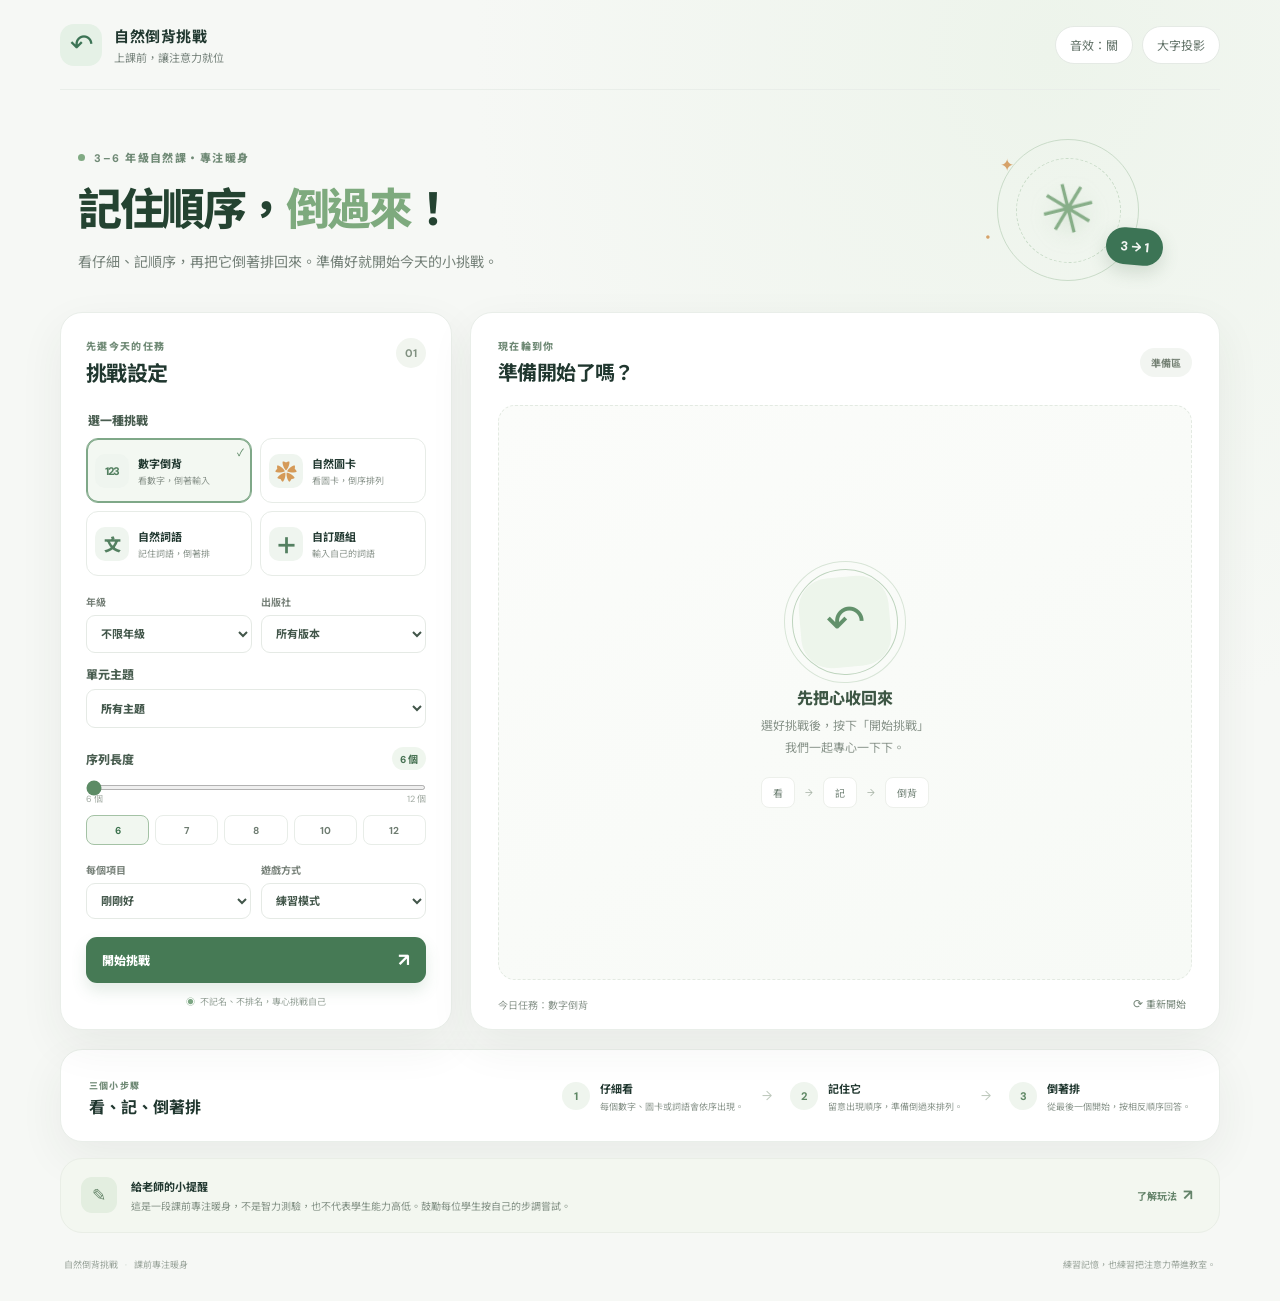
==== index.html @ 59533b7a "Build natural science backward span site" ====
<!doctype html>
<html lang="zh-Hant">
<head>
  <meta charset="utf-8">
  <meta name="viewport" content="width=device-width, initial-scale=1">
  <meta name="theme-color" content="#eff7f3">
  <meta name="description" content="自然課前的倒序記憶暖身：數字、自然圖卡與詞語挑戰。">
  <title>自然倒背挑戰｜課前專注暖身</title>
  <link rel="stylesheet" href="styles.css">
</head>
<body>
  <div class="app-shell">
    <header class="topbar">
      <a class="brand" href="#top" aria-label="自然倒背挑戰首頁">
        <span class="brand-mark" aria-hidden="true">↶</span>
        <span><strong>自然倒背挑戰</strong><small>上課前，讓注意力就位</small></span>
      </a>
      <div class="top-actions">
        <button class="quiet-button" id="sound-toggle" type="button" aria-pressed="false">音效：關</button>
        <button class="quiet-button" id="focus-toggle" type="button" aria-pressed="false">大字投影</button>
      </div>
    </header>

    <main id="top">
      <section class="intro" aria-labelledby="page-title">
        <div>
          <p class="eyebrow"><span class="status-dot"></span> 3–6 年級自然課・專注暖身</p>
          <h1 id="page-title">記住順序，<em>倒過來</em>！</h1>
          <p class="intro-copy">看仔細、記順序，再把它倒著排回來。準備好就開始今天的小挑戰。</p>
        </div>
        <div class="intro-art" aria-hidden="true">
          <span class="orbit orbit-a"></span><span class="orbit orbit-b"></span>
          <span class="art-leaf">✳</span><span class="art-number">3 → 1</span>
          <span class="art-spark spark-a">✦</span><span class="art-spark spark-b">·</span>
        </div>
      </section>

      <section class="workspace" aria-label="挑戰設定與遊戲區">
        <aside class="setup-card" aria-labelledby="setup-title">
          <div class="section-heading"><div><p class="eyebrow">先選今天的任務</p><h2 id="setup-title">挑戰設定</h2></div><span class="step-badge">01</span></div>

          <fieldset class="field-group">
            <legend>選一種挑戰</legend>
            <div class="mode-grid" role="group" aria-label="挑戰模式">
              <button class="mode-card is-selected" data-mode="digits" type="button" aria-pressed="true"><span class="mode-icon digit-icon" aria-hidden="true">123</span><span><b>數字倒背</b><small>看數字，倒著輸入</small></span><span class="selected-mark" aria-hidden="true">✓</span></button>
              <button class="mode-card" data-mode="cards" type="button" aria-pressed="false"><span class="mode-icon card-icon" aria-hidden="true">✿</span><span><b>自然圖卡</b><small>看圖卡，倒序排列</small></span><span class="selected-mark" aria-hidden="true">✓</span></button>
              <button class="mode-card" data-mode="words" type="button" aria-pressed="false"><span class="mode-icon word-icon" aria-hidden="true">文</span><span><b>自然詞語</b><small>記住詞語，倒著排</small></span><span class="selected-mark" aria-hidden="true">✓</span></button>
              <button class="mode-card" data-mode="custom" type="button" aria-pressed="false"><span class="mode-icon custom-icon" aria-hidden="true">＋</span><span><b>自訂題組</b><small>輸入自己的詞語</small></span><span class="selected-mark" aria-hidden="true">✓</span></button>
            </div>
          </fieldset>

          <div id="science-filters" class="filter-row">
            <label>年級<select id="grade-select"><option value="all">不限年級</option><option value="3">三年級</option><option value="4">四年級</option><option value="5">五年級</option><option value="6">六年級</option></select></label>
            <label>出版社<select id="publisher-select"><option value="all">所有版本</option><option>康軒</option><option>翰林</option><option>南一</option></select></label>
          </div>
          <label id="unit-field" class="select-field">單元主題<select id="unit-select"><option value="all">所有主題</option></select></label>

          <div id="length-control" class="range-field">
            <div class="label-line"><label for="length-range">序列長度</label><output id="length-output" for="length-range">6 個</output></div>
            <input id="length-range" type="range" min="6" max="12" value="6">
            <div class="range-ends"><span>6 個</span><span>12 個</span></div>
            <div class="quick-lengths" aria-label="快速選擇長度"><button type="button" data-length="6" class="is-active">6</button><button type="button" data-length="7">7</button><button type="button" data-length="8">8</button><button type="button" data-length="10">10</button><button type="button" data-length="12">12</button></div>
          </div>

          <div id="custom-field" class="custom-field" hidden>
            <label for="custom-items">自訂詞語（用逗號或換行分隔）</label>
            <textarea id="custom-items" rows="3" placeholder="例如：種子、嫩芽、葉子、花朵"></textarea>
            <p class="field-hint">至少輸入 3 個詞語，最多 12 個。</p>
          </div>

          <div class="settings-row">
            <label>每個項目<select id="speed-select"><option value="1400">慢一點</option><option value="1000" selected>剛剛好</option><option value="700">快一點</option></select></label>
            <label>遊戲方式<select id="play-mode"><option value="practice">練習模式</option><option value="challenge">挑戰模式</option></select></label>
          </div>
          <button class="start-button" id="start-button" type="button"><span>開始挑戰</span><span aria-hidden="true">↗</span></button>
          <p class="privacy-note"><span aria-hidden="true">◉</span> 不記名、不排名，專心挑戰自己</p>
        </aside>

        <section class="play-card" aria-labelledby="play-title">
          <div class="play-topline"><div><p class="eyebrow">現在輪到你</p><h2 id="play-title">準備開始了嗎？</h2></div><div class="round-pill" id="round-pill">準備區</div></div>
          <div class="game-stage" id="game-stage" aria-live="polite" aria-atomic="true">
            <div class="welcome-state" id="welcome-state">
              <div class="welcome-symbol" aria-hidden="true"><span>↶</span></div>
              <p class="stage-title">先把心收回來</p><p class="stage-copy">選好挑戰後，按下「開始挑戰」<br>我們一起專心一下下。</p>
              <div class="mini-sequence" aria-hidden="true"><span>看</span><i>→</i><span>記</span><i>→</i><span>倒背</span></div>
            </div>
            <div class="sequence-state" id="sequence-state" hidden>
              <p class="stage-instruction" id="stage-instruction">請記住順序</p>
              <div class="sequence-items" id="sequence-items"></div>
              <p class="stage-timer" id="stage-timer"></p>
              <button class="secondary-button pause-button" id="pause-button" type="button">暫停播放</button>
            </div>
            <div class="answer-state" id="answer-state" hidden>
              <p class="stage-instruction" id="answer-instruction">請倒著排列</p>
              <div class="answer-slots" id="answer-slots"></div>
              <div class="choice-bank" id="choice-bank"></div>
              <div class="answer-actions"><button class="secondary-button" id="undo-button" type="button">復原一步</button><button class="secondary-button" id="clear-button" type="button">清除重排</button><button class="submit-button" id="submit-button" type="button">送出答案</button></div>
              <label id="digit-answer-field" class="digit-answer-field" hidden>倒序輸入數字<input id="digit-answer" inputmode="numeric" autocomplete="off" aria-label="輸入倒序數字"></label>
              <p class="answer-hint" id="answer-hint" aria-live="polite"></p>
            </div>
            <div class="result-state" id="result-state" hidden>
              <div class="result-icon" id="result-icon" aria-hidden="true">✓</div><p class="stage-instruction" id="result-heading">做得好！</p><p class="result-copy" id="result-copy"></p>
              <div class="answer-reveal" id="answer-reveal"></div>
              <div class="result-actions"><button class="secondary-button" id="replay-button" type="button">再試一次</button><button class="submit-button" id="next-button" type="button">下一題 <span aria-hidden="true">→</span></button></div>
            </div>
          </div>
          <div class="play-footer"><span class="source-label" id="source-label">今日任務：數字倒背</span><button type="button" class="restart-button" id="restart-button" title="重新開始">⟳ <span>重新開始</span></button></div>
        </section>
      </section>

      <section class="how-to" aria-label="遊戲步驟"><div class="how-title"><span class="eyebrow">三個小步驟</span><h2>看、記、倒著排</h2></div><div class="how-steps"><article><span class="how-number">1</span><div><b>仔細看</b><p>每個數字、圖卡或詞語會依序出現。</p></div></article><span class="step-arrow" aria-hidden="true">→</span><article><span class="how-number">2</span><div><b>記住它</b><p>留意出現順序，準備倒過來排列。</p></div></article><span class="step-arrow" aria-hidden="true">→</span><article><span class="how-number">3</span><div><b>倒著排</b><p>從最後一個開始，按相反順序回答。</p></div></article></div></section>

      <aside class="teacher-note"><span class="teacher-icon" aria-hidden="true">✎</span><div><b>給老師的小提醒</b><p>這是一段課前專注暖身，不是智力測驗，也不代表學生能力高低。鼓勵每位學生按自己的步調嘗試。</p></div><button id="teacher-help" type="button" aria-label="查看教師使用說明">了解玩法 <span aria-hidden="true">↗</span></button></aside>
    </main>
    <footer><span>自然倒背挑戰 <i>·</i> 課前專注暖身</span><span>練習記憶，也練習把注意力帶進教室。</span></footer>
  </div>

  <dialog id="help-dialog" aria-labelledby="help-title"><div class="dialog-head"><div><p class="eyebrow">教師使用說明</p><h2 id="help-title">用一分鐘，把注意力找回來</h2></div><button id="close-help" type="button" aria-label="關閉說明">×</button></div><div class="dialog-body"><p>請依今天的課程選一種題型，調整序列長度與呈現速度，再投影給全班一起挑戰。序列消失後，學生以倒序輸入或點選圖卡／詞語。</p><h3>課前使用建議</h3><ul><li>從 6 個項目開始，熟悉玩法後再增加長度。</li><li>可選擇學生即將學習或剛學過的自然課主題。</li><li>把答錯視為重新觀察與嘗試的機會，不公布排名。</li><li>題庫會標示年級、學期、版本與來源單元；不同出版社安排可能不同。</li></ul><p class="dialog-caution">本活動僅供課堂暖身，不是標準化測驗或診斷工具。</p><a class="source-link" href="docs/course-map-grades-3-6.md" target="_blank" rel="noreferrer">查看三至六年級課程地圖摘錄 ↗</a></div><div class="dialog-foot"><button class="submit-button" id="done-help" type="button">知道了</button></div></dialog>
  <div class="sr-only" id="announcer" aria-live="assertive" aria-atomic="true"></div>
  <script src="data.js"></script>
  <script src="app.js"></script>
</body>
</html>
---- styles.css ----
@import url('https://fonts.googleapis.com/css2?family=DM+Sans:wght@400;500;600;700;800&family=Noto+Sans+TC:wght@400;500;600;700;800;900&display=swap');

:root{font-family:"DM Sans","Noto Sans TC",sans-serif;color:#20372f;background:#f4f7f4;font-synthesis:none;text-rendering:optimizeLegibility;--ink:#20372f;--muted:#76827b;--line:#e5eae5;--green:#3d7459;--green-dark:#28543d;--mint:#e9f3e9;--paper:#fff;--coral:#ef8d70;--shadow:0 16px 45px rgba(39,65,47,.065);--radius:22px}*{box-sizing:border-box}body{margin:0;min-width:320px;background:radial-gradient(ellipse at 82% 4%,#edf4eb 0,transparent 36rem),#f6f8f5}button,input,select,textarea{font:inherit}button{cursor:pointer}.app-shell{width:min(1160px,calc(100% - 48px));margin:0 auto}.topbar{height:90px;display:flex;justify-content:space-between;align-items:center;border-bottom:1px solid #e9eee9}.brand{display:flex;align-items:center;gap:12px;text-decoration:none;color:inherit}.brand-mark{width:42px;height:42px;border-radius:14px;background:#e5f1e6;color:#3c7455;display:grid;place-items:center;font-size:28px;font-weight:600}.brand strong,.brand small{display:block}.brand strong{font-size:15px;letter-spacing:.04em}.brand small{font-size:11px;color:var(--muted);margin-top:2px}.top-actions{display:flex;gap:9px}.quiet-button{border:1px solid var(--line);background:#fff;border-radius:999px;padding:9px 14px;font-size:12px;color:#617167}.quiet-button:hover,.quiet-button[aria-pressed=true]{border-color:#a7c5ae;background:#f0f7f0;color:var(--green-dark)}main{padding:30px 0 0}.intro{min-height:190px;display:flex;align-items:center;justify-content:space-between;padding:12px 45px 24px 18px;position:relative;overflow:hidden}.eyebrow{margin:0 0 9px;color:#708a76;font-size:11px;font-weight:800;letter-spacing:.13em;text-transform:uppercase}.status-dot{display:inline-block;width:7px;height:7px;margin:0 5px 1px 0;border-radius:50%;background:#80aa83}.intro h1{font-size:clamp(32px,4vw,44px);letter-spacing:-.055em;margin:0;color:#244331;font-weight:800}.intro h1 em{font-style:normal;color:#7eaa7e}.intro-copy{margin:12px 0 0;color:#748078;font-size:14px}.intro-art{width:214px;height:156px;position:relative;flex:none;display:grid;place-items:center}.orbit{position:absolute;border:1px solid #cadcc9;border-radius:50%;width:142px;height:142px}.orbit-b{width:105px;height:105px;border-style:dashed;transform:rotate(-25deg)}.art-leaf{position:absolute;font-size:68px;color:#87ae88;transform:rotate(-14deg);filter:drop-shadow(0 7px 9px #9dbb9c55)}.art-number{position:absolute;bottom:23px;right:12px;color:#f4f7f4;background:#3c7455;border-radius:30px;padding:10px 14px;font-weight:800;font-size:13px;transform:rotate(5deg);box-shadow:0 7px 18px #496f4f33}.art-spark{position:absolute;color:#d6a269}.spark-a{top:22px;left:39px;font-size:17px}.spark-b{bottom:32px;left:24px;font-size:30px}.workspace{display:grid;grid-template-columns:392px minmax(0,1fr);align-items:stretch;gap:18px}.setup-card,.play-card,.how-to,.teacher-note{background:var(--paper);border:1px solid #e9eee9;border-radius:var(--radius);box-shadow:var(--shadow)}.setup-card{padding:25px 25px 21px}.section-heading,.play-topline{display:flex;align-items:flex-start;justify-content:space-between}.section-heading h2,.play-topline h2{font-size:21px;margin:0;letter-spacing:-.03em}.section-heading .eyebrow,.play-topline .eyebrow{font-size:10px;margin-bottom:4px}.step-badge{width:30px;height:30px;background:#f1f5ef;border-radius:50%;display:grid;place-items:center;color:#819181;font-size:11px;font-weight:700}.field-group{border:0;margin:23px 0 0;padding:0}.field-group legend,.range-field>label,.label-line label,.select-field,.custom-field>label{font-size:12px;font-weight:800;color:#495d50}.mode-grid{display:grid;grid-template-columns:1fr 1fr;gap:8px;margin-top:9px}.mode-card{height:65px;position:relative;display:flex;align-items:center;text-align:left;gap:9px;padding:8px;border:1px solid #e7ece7;border-radius:12px;background:white;color:var(--ink);transition:border-color .15s,background .15s}.mode-card:hover{border-color:#b5cfb7}.mode-card.is-selected{border-color:#7fa888;background:#f3f8f2;box-shadow:0 0 0 1px #7fa888 inset}.mode-icon{width:34px;height:34px;flex:none;display:grid;place-items:center;border-radius:10px;background:#eff5ef;color:#548061;font-weight:900}.digit-icon{font-size:11px;letter-spacing:-1px}.card-icon{font-size:22px;color:#d59a58}.word-icon{font-size:17px}.custom-icon{font-size:23px}.mode-card b,.mode-card small{display:block}.mode-card b{font-size:11px}.mode-card small{font-size:9px;color:#8b958d;margin-top:3px;white-space:nowrap}.selected-mark{position:absolute;right:7px;top:5px;color:#52805c;font-size:10px;opacity:0}.is-selected .selected-mark{opacity:1}.filter-row{display:grid;grid-template-columns:1fr 1fr;gap:9px;margin-top:18px}.filter-row label,.settings-row label{display:grid;gap:6px;color:#778179;font-size:10px;font-weight:700}.filter-row select,.settings-row select,.select-field select{width:100%;height:38px;border:1px solid var(--line);border-radius:9px;padding:0 10px;background:#fff;color:#42564a;font-size:11px;outline:none}.filter-row select:focus,.settings-row select:focus,.select-field select:focus,textarea:focus,input:focus-visible{border-color:#7fa888;box-shadow:0 0 0 3px #e6f0e6}.select-field{display:grid;gap:6px;margin-top:12px}.select-field select{height:39px}.range-field{margin-top:19px}.label-line{display:flex;justify-content:space-between;align-items:center}.label-line output{color:#497354;background:#eff6ee;border-radius:20px;padding:4px 8px;font-size:10px;font-weight:800}input[type=range]{width:100%;margin:15px 0 0;accent-color:#5c8b65;height:5px}.range-ends{display:flex;justify-content:space-between;color:#a1aaa2;font-size:9px;margin-top:-3px}.quick-lengths{display:flex;gap:6px;margin-top:10px}.quick-lengths button{flex:1;height:30px;border:1px solid #e8ede8;border-radius:8px;background:#fff;color:#6e7c71;font-size:10px;font-weight:700}.quick-lengths button:hover,.quick-lengths button.is-active{border-color:#a4c2a5;background:#f1f7f0;color:#3b714c}.custom-field{margin-top:16px}.custom-field[hidden]{display:none}.custom-field>label{display:block;margin-bottom:7px}.custom-field textarea{width:100%;resize:vertical;border:1px solid var(--line);border-radius:10px;padding:10px;color:var(--ink);font-size:11px;outline:none}.field-hint{margin:5px 0;color:#99a29a;font-size:9px}.settings-row{display:grid;grid-template-columns:1fr 1fr;gap:10px;margin-top:17px}.settings-row select{height:36px}.start-button,.submit-button{height:46px;display:flex;align-items:center;justify-content:space-between;border:0;border-radius:11px;background:#467a55;color:#fff;font-size:12px;font-weight:800;padding:0 16px;box-shadow:0 8px 15px #467a5525}.start-button{width:100%;margin-top:18px}.start-button:hover,.submit-button:hover{background:#315f42;transform:translateY(-1px)}.start-button span+span{font-size:18px}.privacy-note{margin:12px 0 0;text-align:center;color:#94a097;font-size:9px}.privacy-note span{color:#7ca683;margin-right:3px}.play-card{padding:25px 27px 16px;min-height:560px;display:flex;flex-direction:column}.play-topline{align-items:center}.play-topline h2{font-size:20px}.round-pill{border-radius:30px;background:#f2f5f1;color:#758174;padding:7px 11px;font-size:10px;font-weight:700}.game-stage{flex:1;min-height:440px;border:1px dashed #e3eae2;border-radius:17px;background:linear-gradient(145deg,#fbfcfa,#f7faf6);margin-top:19px;display:grid;place-items:center;text-align:center;padding:24px}.welcome-state,.sequence-state,.answer-state,.result-state{width:100%}.welcome-symbol{width:90px;height:90px;margin:0 auto 18px;border-radius:30px;background:#edf5eb;display:grid;place-items:center;position:relative;transform:rotate(-5deg)}.welcome-symbol:before,.welcome-symbol:after{content:"";position:absolute;border:1px solid #bed4be;border-radius:50%;inset:-8px}.welcome-symbol:after{inset:-16px;border-color:#d8e5d7}.welcome-symbol span{font-size:47px;color:#62916b;transform:rotate(5deg)}.stage-title{font-size:16px;font-weight:800;margin:0;color:#3d5644}.stage-copy{font-size:12px;line-height:1.8;color:#89948b;margin:7px 0 17px}.mini-sequence{display:flex;justify-content:center;align-items:center;gap:10px;color:#718276;font-size:10px}.mini-sequence span{padding:7px 11px;border-radius:8px;background:white;border:1px solid #edf0eb}.mini-sequence i{font-style:normal;color:#aab6a9}.stage-instruction{font-size:13px;color:#617d65;font-weight:800;margin:0 0 20px}.sequence-items{min-height:125px;display:flex;justify-content:center;align-items:center;align-content:center;flex-wrap:wrap;gap:10px}.sequence-token{min-width:59px;height:72px;padding:0 12px;display:grid;place-items:center;border:1px solid #e5ece4;border-radius:16px;background:#fff;color:#365b42;font-weight:800;font-size:28px;box-shadow:0 6px 13px #395b4110;animation:token-in .22s ease-out}.sequence-token.word-token{min-width:96px;font-size:16px}.sequence-token.card-token{min-width:78px;height:83px;font-size:40px;background:#fff}.sequence-token.is-hidden{visibility:hidden;opacity:0}.stage-timer{min-height:19px;margin:14px 0 0;color:#a0a9a0;font-size:10px}.answer-slots{display:flex;min-height:62px;align-items:center;justify-content:center;flex-wrap:wrap;gap:6px;margin-bottom:18px}.answer-slot{min-width:39px;width:max-content;height:43px;padding:0 8px;border:1px dashed #cbd8cb;border-radius:10px;display:grid;place-items:center;background:#fff;color:#3f694b;font-size:15px;font-weight:700}.answer-slot.is-filled{border-style:solid;border-color:#a9c3a7;background:#eff6ed}.choice-bank{min-height:78px;display:flex;justify-content:center;align-items:center;flex-wrap:wrap;gap:8px;padding:12px;background:#f0f5ef;border-radius:13px}.choice-button{min-width:43px;min-height:43px;border:1px solid #dfe8de;border-radius:11px;background:#fff;color:#405e46;font-weight:800;font-size:15px;box-shadow:0 2px 6px #2233220b}.choice-button.word-choice{padding:0 13px;font-size:12px}.choice-button.card-choice{font-size:27px}.choice-button:hover{border-color:#83a985;background:#f9fcf8}.choice-button:disabled{opacity:.35;cursor:default}.answer-actions,.result-actions{display:flex;align-items:center;justify-content:center;flex-wrap:wrap;gap:8px;margin-top:17px}.secondary-button{min-height:40px;border:1px solid #e2e9e1;border-radius:9px;padding:0 12px;background:white;color:#657266;font-size:10px;font-weight:700}.secondary-button:hover{background:#f7faf6;border-color:#a9c3a7}.answer-actions .submit-button{height:40px;font-size:10px}.digit-answer-field{display:grid;gap:7px;width:min(300px,100%);margin:14px auto 0;text-align:left;color:#738276;font-size:10px}.digit-answer-field[hidden]{display:none}.digit-answer-field input{height:43px;border:1px solid #dce6db;border-radius:10px;padding:0 12px;text-align:center;letter-spacing:.25em;font-size:20px;color:#3b6547;outline:0}.result-icon{width:54px;height:54px;border-radius:18px;background:#e7f3e6;color:#4e8b5d;display:grid;place-items:center;margin:0 auto 13px;font-size:25px;font-weight:800}.result-icon.is-try{background:#fff1e8;color:#cc8d57}.result-state .stage-instruction{font-size:20px;margin-bottom:6px;color:#41654a}.result-copy{margin:0 auto 16px;color:#829086;font-size:12px}.answer-reveal{display:flex;justify-content:center;gap:7px;flex-wrap:wrap;min-height:39px}.answer-reveal span{padding:8px 10px;border-radius:9px;background:white;border:1px solid #e7ece6;color:#526b55;font-size:12px;font-weight:700}.play-footer{display:flex;justify-content:space-between;align-items:center;padding-top:15px;color:#8b968d;font-size:10px}.source-label{overflow:hidden;text-overflow:ellipsis;white-space:nowrap}.restart-button{border:0;background:transparent;color:#77877a;font-size:12px}.restart-button span{font-size:10px}.restart-button:hover{color:#345f40}.how-to{margin-top:19px;padding:23px 28px;display:flex;align-items:center;justify-content:space-between;gap:25px}.how-title{min-width:130px}.how-title h2{margin:0;font-size:16px}.how-title .eyebrow{font-size:9px;margin-bottom:4px}.how-steps{display:flex;align-items:center;justify-content:flex-end;gap:18px}.how-steps article{display:flex;align-items:center;gap:10px;max-width:205px}.how-number{width:28px;height:28px;flex:none;display:grid;place-items:center;border-radius:50%;background:#eff5ee;color:#5f8865;font-size:11px;font-weight:800}.how-steps b{font-size:11px}.how-steps p{margin:3px 0 0;font-size:9px;color:#8a958c;line-height:1.55}.step-arrow{color:#bdc8bc;font-size:13px}.teacher-note{display:flex;align-items:center;gap:14px;margin-top:16px;padding:16px 20px;background:#f3f7f0;border-color:#e9eee6;box-shadow:none}.teacher-icon{width:36px;height:36px;flex:none;border-radius:11px;background:#e3eee0;display:grid;place-items:center;color:#66866a;font-size:17px}.teacher-note b{font-size:11px}.teacher-note p{margin:3px 0 0;color:#829084;font-size:10px;line-height:1.65}.teacher-note button{margin-left:auto;flex:none;border:0;background:transparent;color:#64836a;font-size:10px;font-weight:700}.teacher-note button span{font-size:15px;margin-left:4px}footer{display:flex;justify-content:space-between;padding:25px 4px 30px;color:#9aa49b;font-size:9px}footer i{font-style:normal;margin:0 5px;color:#bfcbc0}dialog{width:min(520px,calc(100% - 32px));border:1px solid #e2eae1;border-radius:20px;padding:0;color:var(--ink);box-shadow:0 28px 90px #26352b45}dialog::backdrop{background:#20372f65;backdrop-filter:blur(3px)}.dialog-head{display:flex;justify-content:space-between;padding:23px 25px 18px;border-bottom:1px solid #ecf0eb}.dialog-head h2{font-size:19px;margin:0}.dialog-head button{width:34px;height:34px;border:1px solid var(--line);border-radius:10px;background:white;color:#617166;font-size:20px}.dialog-body{padding:17px 25px;color:#69776c;font-size:12px;line-height:1.8}.dialog-body h3{font-size:12px;color:#405c47;margin:17px 0 6px}.dialog-body ul{padding-left:18px;margin:0}.dialog-body li{padding:2px 0}.dialog-caution{padding:10px 12px;border-radius:9px;background:#f2f6ee;color:#60775f}.source-link{color:#477854;font-weight:700}.dialog-foot{padding:0 25px 22px;display:flex;justify-content:flex-end}.dialog-foot .submit-button{height:39px;padding:0 18px}.sr-only{position:absolute!important;width:1px;height:1px;padding:0;margin:-1px;overflow:hidden;clip:rect(0,0,0,0);white-space:nowrap;border:0}@keyframes token-in{from{transform:translateY(5px);opacity:.2}to{transform:translateY(0);opacity:1}}body.projector .app-shell{width:min(1380px,calc(100% - 56px))}body.projector .topbar,body.projector .intro,body.projector .setup-card,body.projector .how-to,body.projector .teacher-note,body.projector footer{display:none}body.projector main{padding-top:0}body.projector .workspace{display:block}body.projector .play-card{min-height:calc(100vh - 24px);padding:28px 35px}body.projector .play-card>.play-topline{display:flex}body.projector .game-stage{min-height:calc(100vh - 158px)}body.projector .sequence-token{min-width:90px;height:105px;font-size:48px}body.projector .sequence-token.word-token{min-width:150px;font-size:25px}body.projector .sequence-token.card-token{min-width:115px;height:120px;font-size:65px}body.projector .stage-instruction{font-size:24px}body.projector .stage-copy{font-size:18px}body.projector .welcome-symbol{transform:scale(1.2)}body.projector .play-footer{font-size:14px}body.projector .restart-button{font-size:18px}
@media(max-width:900px){.workspace{grid-template-columns:340px minmax(0,1fr);gap:12px}.setup-card{padding:20px}.play-card{padding:21px;min-height:540px}.game-stage{min-height:420px;padding:16px}.how-to{align-items:flex-start;flex-direction:column;gap:15px}.how-steps{width:100%;justify-content:space-between}.intro{padding-left:5px}}
@media(max-width:700px){.app-shell{width:calc(100% - 28px)}.topbar{height:72px}.top-actions{gap:5px}.quiet-button{font-size:10px;padding:8px 10px}.intro{min-height:166px;padding:16px 4px}.intro-art{width:125px;height:125px;transform:scale(.82);transform-origin:center right;margin-left:-30px}.intro h1{font-size:31px}.intro-copy{max-width:380px;font-size:12px;line-height:1.7}.workspace{grid-template-columns:1fr}.setup-card{padding:20px}.play-card{min-height:490px;padding:20px}.game-stage{min-height:355px}.how-to{padding:20px}.how-steps{gap:7px}.how-steps article{gap:6px;max-width:30%}.how-steps p{font-size:8px}.step-arrow{font-size:10px}.teacher-note{align-items:flex-start;padding:14px;gap:9px}.teacher-note p{font-size:9px}.teacher-note button{font-size:9px}footer{gap:12px;line-height:1.6}footer span:last-child{text-align:right}.sequence-items{gap:7px}.sequence-token{min-width:42px;height:55px;border-radius:12px;font-size:21px;padding:0 9px}.sequence-token.word-token{min-width:78px;font-size:13px}.sequence-token.card-token{min-width:62px;height:67px;font-size:32px}.answer-actions .secondary-button{padding:0 8px}.answer-actions{gap:5px}.answer-slots{gap:4px}.answer-slot{min-width:33px;height:37px;padding:0 5px}}
@media(max-width:390px){.intro-art{display:none}.mode-card{gap:6px;padding:6px}.mode-icon{width:30px;height:30px}.mode-card small{font-size:8px}.mode-card b{font-size:10px}.how-steps p{display:none}.how-steps article{max-width:none}.how-steps{justify-content:space-around}.answer-actions .secondary-button{font-size:9px}.play-topline h2{font-size:17px}}
@media(prefers-reduced-motion:reduce){*,*::before,*::after{scroll-behavior:auto!important;animation-duration:.01ms!important;animation-iteration-count:1!important;transition-duration:.01ms!important}}
.pause-button{margin-top:14px}.answer-hint{min-height:18px;margin:9px 0 0;color:#b87952;font-size:10px}
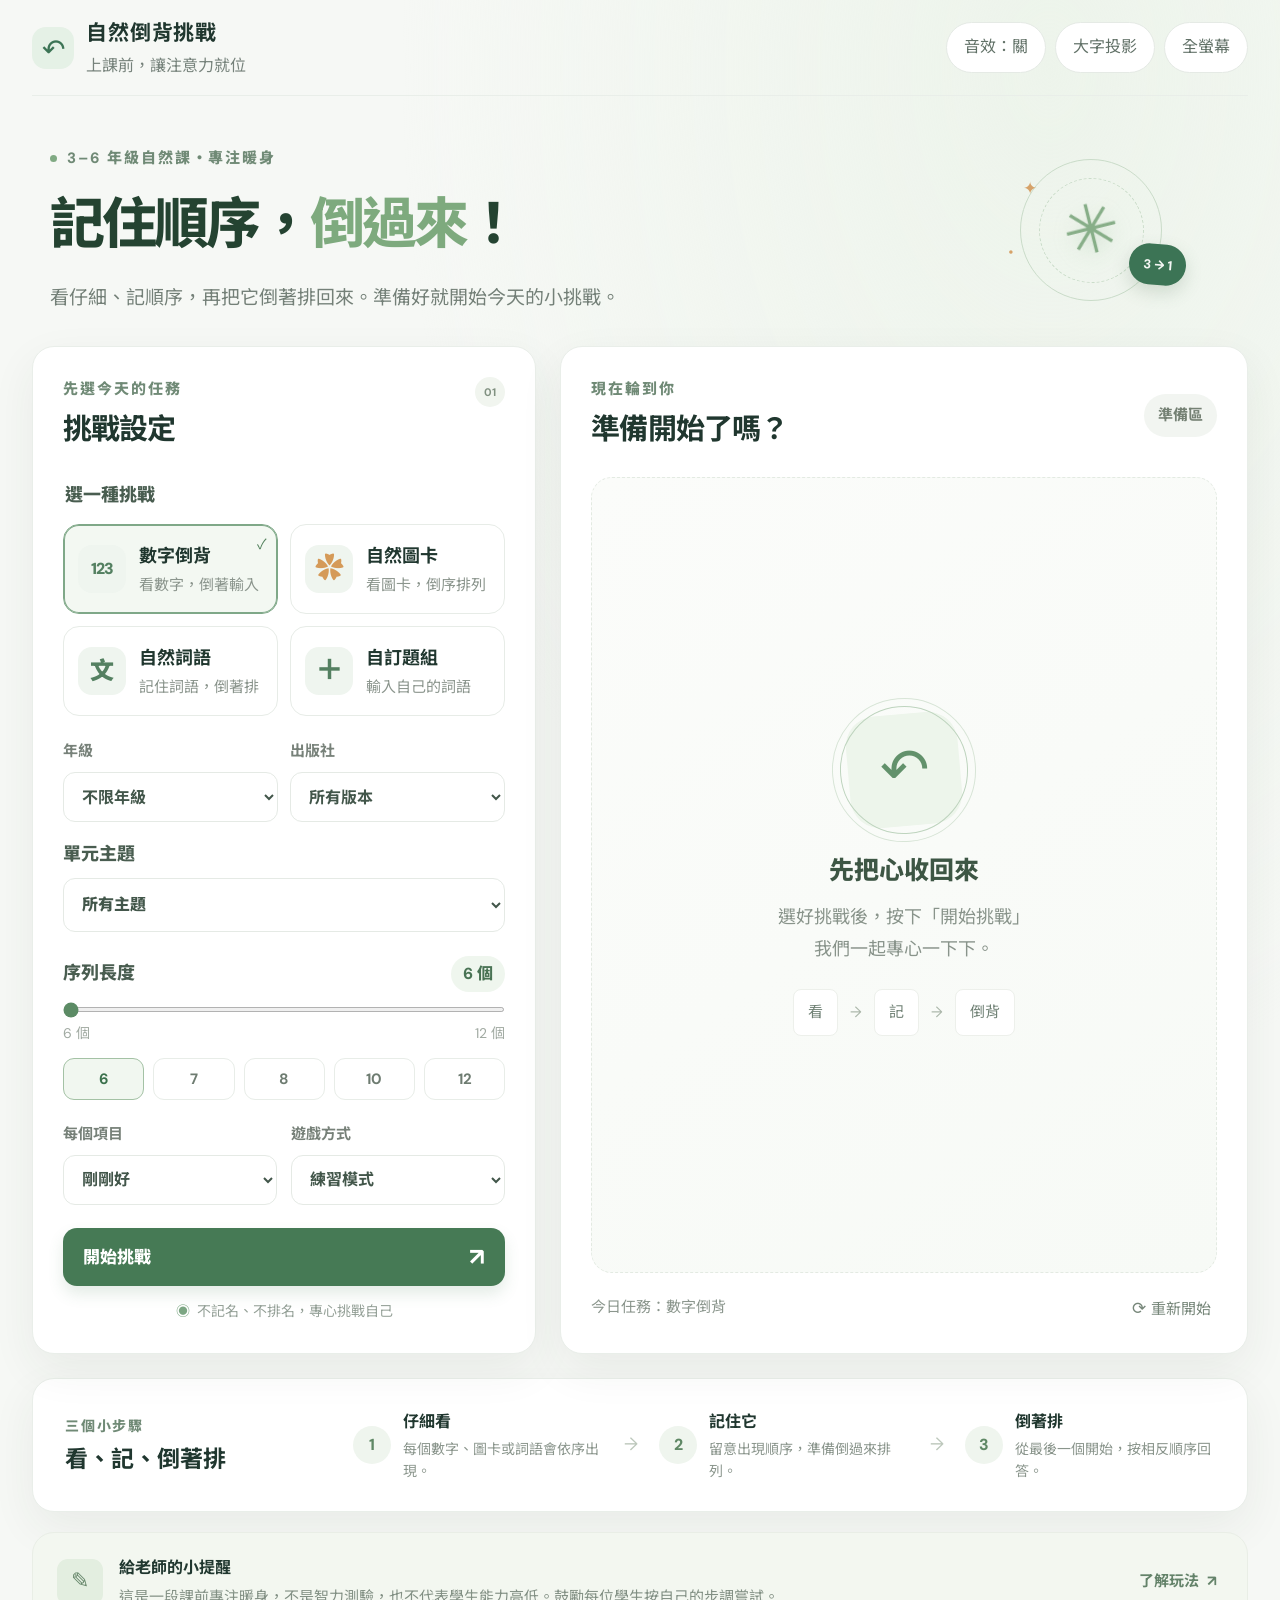
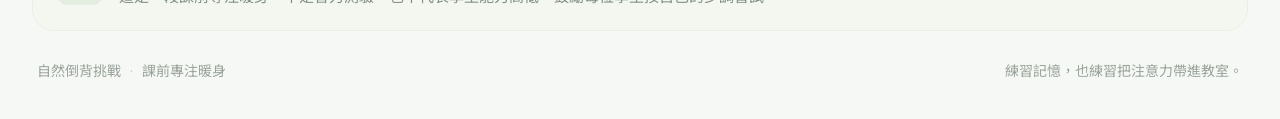
==== commit 2f3c612e: "Complete curriculum coverage and responsive large type layout" ====
--- a/index.html
+++ b/index.html
@@ -1,10 +1,26 @@
-<!doctype html>
+﻿<!doctype html>
 <html lang="zh-Hant">
 <head>
   <meta charset="utf-8">
   <meta name="viewport" content="width=device-width, initial-scale=1">
   <meta name="theme-color" content="#eff7f3">
   <meta name="description" content="自然課前的倒序記憶暖身：數字、自然圖卡與詞語挑戰。">
+  <meta property="og:locale" content="zh_TW">
+  <meta property="og:type" content="website">
+  <meta property="og:site_name" content="自然倒背挑戰">
+  <meta property="og:title" content="自然倒背挑戰｜課前專注暖身">
+  <meta property="og:description" content="適合國小三至六年級自然課的倒序記憶暖身：數字、自然圖卡與詞語挑戰。">
+  <meta property="og:url" content="https://prayer168.github.io/natural-science-backward-span/">
+  <meta property="og:image" content="https://prayer168.github.io/natural-science-backward-span/assets/images/og-cover.png">
+  <meta property="og:image:secure_url" content="https://prayer168.github.io/natural-science-backward-span/assets/images/og-cover.png">
+  <meta property="og:image:type" content="image/png">
+  <meta property="og:image:width" content="1200">
+  <meta property="og:image:height" content="630">
+  <meta property="og:image:alt" content="自然倒背挑戰：記住數字、自然圖卡與詞語順序，再從最後一項開始倒序回答。">
+  <meta name="twitter:card" content="summary_large_image">
+  <meta name="twitter:title" content="自然倒背挑戰｜課前專注暖身">
+  <meta name="twitter:description" content="適合國小三至六年級自然課的倒序記憶暖身。">
+  <meta name="twitter:image" content="https://prayer168.github.io/natural-science-backward-span/assets/images/og-cover.png">
   <title>自然倒背挑戰｜課前專注暖身</title>
   <link rel="stylesheet" href="styles.css">
 </head>
@@ -18,6 +34,7 @@
       <div class="top-actions">
         <button class="quiet-button" id="sound-toggle" type="button" aria-pressed="false">音效：關</button>
         <button class="quiet-button" id="focus-toggle" type="button" aria-pressed="false">大字投影</button>
+        <button class="quiet-button" id="fullscreen-toggle" type="button" aria-pressed="false" title="切換全螢幕">全螢幕</button>
       </div>
     </header>
 
--- a/styles.css
+++ b/styles.css
@@ -6,3 +6,35 @@
 @media(max-width:390px){.intro-art{display:none}.mode-card{gap:6px;padding:6px}.mode-icon{width:30px;height:30px}.mode-card small{font-size:8px}.mode-card b{font-size:10px}.how-steps p{display:none}.how-steps article{max-width:none}.how-steps{justify-content:space-around}.answer-actions .secondary-button{font-size:9px}.play-topline h2{font-size:17px}}
 @media(prefers-reduced-motion:reduce){*,*::before,*::after{scroll-behavior:auto!important;animation-duration:.01ms!important;animation-iteration-count:1!important;transition-duration:.01ms!important}}
 .pause-button{margin-top:14px}.answer-hint{min-height:18px;margin:9px 0 0;color:#b87952;font-size:10px}
+
+/* 2026-10-10：大字與多裝置版面調整 */
+:root{font-size:18px}
+body{font-size:18px;line-height:1.65}
+.app-shell{width:min(1320px,calc(100% - 64px))}
+.topbar{min-height:96px;height:auto;gap:20px;padding:15px 0}
+.brand strong{font-size:21px}.brand small{font-size:16px}
+.quiet-button{font-size:16px;padding:11px 17px}
+.intro{min-height:220px;padding-right:50px}
+.eyebrow{font-size:15px}.intro h1{font-size:clamp(42px,4.3vw,58px)}.intro-copy{font-size:19px;line-height:1.7}
+.workspace{grid-template-columns:minmax(410px,.88fr) minmax(0,1.2fr);gap:24px}
+.setup-card{padding:30px}.play-card{padding:30px;min-height:660px}
+.section-heading h2,.play-topline h2{font-size:29px}.section-heading .eyebrow,.play-topline .eyebrow{font-size:15px}
+.field-group legend,.range-field>label,.label-line label,.select-field,.custom-field>label{font-size:18px}
+.field-group{margin-top:27px}.mode-grid{gap:12px;margin-top:14px}.mode-card{height:auto;min-height:90px;gap:13px;padding:14px;border-radius:16px}
+.mode-icon{width:48px;height:48px;border-radius:14px}.digit-icon{font-size:16px}.card-icon,.custom-icon{font-size:29px}.word-icon{font-size:24px}
+.mode-card b{font-size:18px}.mode-card small{font-size:15px;white-space:normal;line-height:1.45;margin-top:4px}.selected-mark{font-size:14px;right:10px;top:8px}
+.filter-row{gap:12px;margin-top:23px}.filter-row label,.settings-row label{font-size:15px;gap:8px}
+.filter-row select,.settings-row select,.select-field select{height:50px;padding:0 14px;font-size:16px;border-radius:12px}.select-field{gap:8px;margin-top:18px}.select-field select{height:54px}
+.range-field{margin-top:24px}.label-line output{font-size:16px;padding:5px 12px}.range-ends{font-size:14px;margin-top:0}.quick-lengths{gap:9px;margin-top:13px}.quick-lengths button{height:42px;border-radius:11px;font-size:15px}
+.custom-field{margin-top:20px}.custom-field textarea{font-size:16px;padding:13px}.field-hint{font-size:14px}.settings-row{gap:14px;margin-top:22px}.start-button,.submit-button{height:58px;font-size:17px;padding:0 20px;border-radius:14px}.start-button{margin-top:23px}.start-button span+span{font-size:24px}.privacy-note{font-size:14px;margin-top:14px}
+.round-pill{font-size:15px;padding:9px 14px}.game-stage{min-height:520px;padding:30px;margin-top:23px;border-radius:21px}.welcome-symbol{width:112px;height:112px;margin-bottom:24px}.welcome-symbol span{font-size:59px}.stage-title{font-size:25px}.stage-copy{font-size:18px;margin:10px 0 23px}.mini-sequence{font-size:15px;gap:12px}.mini-sequence span{padding:10px 14px}.stage-instruction{font-size:21px;margin-bottom:25px}.sequence-items{min-height:160px;gap:14px}.sequence-token{min-width:74px;height:88px;font-size:36px;border-radius:19px}.sequence-token.word-token{min-width:120px;max-width:min(100%,290px);height:auto;min-height:76px;padding:12px;font-size:20px;line-height:1.35;overflow-wrap:anywhere}.sequence-token.card-token{min-width:94px;height:110px;font-size:49px}.sequence-token.card-token small{font-size:15px!important;line-height:1.2}
+.stage-timer{min-height:25px;margin-top:18px;font-size:16px}.answer-slots{gap:9px;margin-bottom:24px}.answer-slot{min-width:54px;min-height:58px;height:auto;padding:8px 12px;border-radius:13px;font-size:17px;line-height:1.35;overflow-wrap:anywhere}.choice-bank{gap:11px;padding:16px}.choice-button{min-width:56px;min-height:56px;border-radius:14px;font-size:20px;padding:8px 12px}.choice-button.word-choice{height:auto;max-width:100%;font-size:17px;line-height:1.35;white-space:normal;overflow-wrap:anywhere}.choice-button.card-choice{font-size:33px}.answer-actions,.result-actions{gap:11px;margin-top:22px}.secondary-button{min-height:52px;padding:0 17px;font-size:15px}.answer-actions .submit-button{height:52px;font-size:16px}.digit-answer-field{gap:10px;width:min(400px,100%);margin-top:19px;font-size:16px}.digit-answer-field input{height:58px;font-size:26px}.answer-hint{min-height:25px;margin:12px 0 0;font-size:15px}.result-icon{width:68px;height:68px;font-size:32px}.result-state .stage-instruction{font-size:27px}.result-copy{font-size:17px;line-height:1.7}.answer-reveal span{padding:10px 13px;font-size:16px}.play-footer{padding-top:20px;font-size:15px;gap:12px}.source-label{white-space:normal;overflow-wrap:anywhere}.restart-button{font-size:17px;white-space:nowrap}.restart-button span{font-size:15px}
+.how-to{margin-top:24px;padding:28px 32px;gap:28px}.how-title{min-width:170px}.how-title h2{font-size:23px}.how-title .eyebrow{font-size:14px}.how-steps{gap:21px}.how-steps article{gap:12px;max-width:250px}.how-number{width:38px;height:38px;font-size:16px}.how-steps b{font-size:16px}.how-steps p{font-size:14px;line-height:1.55}.step-arrow{font-size:18px}.teacher-note{gap:16px;margin-top:20px;padding:20px 24px}.teacher-icon{width:46px;height:46px;font-size:22px}.teacher-note b{font-size:16px}.teacher-note p{font-size:15px}.teacher-note button{font-size:15px}footer{padding:29px 5px 36px;font-size:14px}dialog{width:min(720px,calc(100% - 36px));border-radius:24px}.dialog-head{padding:28px 30px 22px}.dialog-head h2{font-size:27px}.dialog-head .eyebrow{font-size:15px}.dialog-head button{width:46px;height:46px;font-size:26px}.dialog-body{padding:22px 30px;font-size:17px;line-height:1.8}.dialog-body h3{font-size:19px}.dialog-foot{padding:0 30px 27px}.dialog-foot .submit-button{height:52px}
+@media(max-width:1000px){.workspace{grid-template-columns:minmax(350px,.9fr) minmax(0,1.1fr);gap:16px}.setup-card{padding:23px}.play-card{padding:23px}.how-to{display:block}.how-title{margin-bottom:20px}.how-steps{justify-content:space-between}}
+@media(max-width:760px){.app-shell{width:calc(100% - 32px)}.topbar{align-items:flex-start;flex-direction:column;gap:12px;padding:14px 0}.top-actions{width:100%;display:grid;grid-template-columns:repeat(3,minmax(0,1fr));gap:8px}.quiet-button{min-height:46px;padding:8px 6px;font-size:14px}.intro{min-height:190px;padding:22px 0}.intro h1{font-size:clamp(34px,8vw,46px)}.intro-copy{max-width:70%;font-size:16px}.intro-art{width:120px;height:120px;transform:scale(.78);transform-origin:center right;margin-left:-25px}.workspace{grid-template-columns:minmax(0,1fr);gap:15px}.setup-card{padding:23px}.play-card{padding:21px;min-height:0}.game-stage{min-height:400px;padding:20px}.mode-card{min-height:84px;padding:11px}.mode-card small{font-size:14px}.filter-row{gap:10px}.how-to{padding:23px}.how-steps{gap:9px;align-items:flex-start}.how-steps article{max-width:31%;align-items:flex-start;gap:8px}.how-steps p{font-size:13px}.how-number{width:32px;height:32px}.teacher-note{align-items:flex-start;padding:16px}.teacher-note p{font-size:14px}.teacher-note button{font-size:14px}.sequence-items{gap:9px}.sequence-token{min-width:56px;height:68px;font-size:29px;padding:0 9px}.sequence-token.word-token{min-width:100px;max-width:45%;min-height:66px;font-size:17px}.sequence-token.card-token{min-width:72px;height:82px;font-size:38px}.sequence-token.card-token small{font-size:13px!important}.answer-slots{gap:6px}.answer-slot{min-width:44px;min-height:48px;font-size:15px;padding:7px}.choice-bank{gap:8px}.choice-button.word-choice{font-size:15px;padding:9px}.play-footer{align-items:flex-start}.source-label{font-size:13px}footer{font-size:12px}}
+@media(max-width:480px){.app-shell{width:calc(100% - 24px)}.brand strong{font-size:19px}.brand small{font-size:14px}.top-actions{grid-template-columns:repeat(3,minmax(0,1fr))}.quiet-button{font-size:12px;min-height:44px}.intro{min-height:0;padding:23px 1px}.intro-art{display:none}.intro-copy{max-width:100%;font-size:16px}.setup-card{padding:18px}.section-heading h2,.play-topline h2{font-size:24px}.mode-grid{gap:8px}.mode-card{min-height:82px;padding:9px;gap:8px}.mode-icon{width:39px;height:39px}.mode-card b{font-size:15px}.mode-card small{font-size:12px}.filter-row{grid-template-columns:1fr;gap:10px}.filter-row label,.settings-row label{font-size:14px}.settings-row{grid-template-columns:1fr 1fr;gap:9px}.filter-row select,.settings-row select,.select-field select{height:47px;font-size:15px}.select-field{font-size:16px}.game-stage{min-height:340px;padding:15px}.stage-title{font-size:21px}.stage-copy{font-size:16px}.stage-instruction{font-size:18px}.sequence-items{min-height:125px;gap:7px}.sequence-token{min-width:45px;height:57px;font-size:24px;border-radius:12px}.sequence-token.word-token{min-width:calc(50% - 8px);max-width:calc(50% - 8px);min-height:60px;font-size:14px;padding:8px}.sequence-token.card-token{min-width:60px;height:70px;font-size:31px}.sequence-token.card-token small{font-size:11px!important}.answer-slot{min-width:36px;min-height:42px;padding:5px;font-size:12px}.choice-button{min-width:46px;min-height:46px;font-size:17px}.choice-button.word-choice{font-size:13px;padding:7px}.answer-actions{gap:6px}.answer-actions .secondary-button{padding:0 9px;font-size:12px;min-height:44px}.answer-actions .submit-button{height:44px;font-size:13px;padding:0 11px}.how-steps{gap:4px}.how-steps article{display:block;max-width:30%}.how-steps p{font-size:11px}.how-steps b{font-size:13px}.step-arrow{align-self:center}.teacher-note{flex-wrap:wrap}.teacher-note button{margin-left:54px}.play-footer{font-size:13px}.restart-button{font-size:14px}.restart-button span{font-size:13px}footer{font-size:11px;gap:8px}.dialog-head h2{font-size:22px}.dialog-body{font-size:15px}.dialog-body h3{font-size:17px}}
+@media(max-width:360px){.quiet-button{font-size:11px}.mode-card{gap:6px;padding:7px}.mode-icon{width:34px;height:34px}.mode-card small{font-size:11px}.quick-lengths button{font-size:13px}}
+body.projector .topbar,body.projector .intro,body.projector .setup-card,body.projector .how-to,body.projector .teacher-note,body.projector footer{display:none}
+.quick-lengths[hidden]{display:none!important}
+@media(max-width:480px){.quiet-button{font-size:14px}.mode-card b{font-size:17px}.mode-card small{font-size:14px}.how-steps p{font-size:13px}.how-steps b{font-size:14px}.how-steps article{max-width:31%}.answer-actions .secondary-button{font-size:14px}.source-label{font-size:14px}.restart-button,.restart-button span{font-size:14px}footer{font-size:13px}.teacher-note button{font-size:14px}.filter-row label,.settings-row label{font-size:15px}}
+body.projector .topbar{display:flex!important;min-height:64px;height:auto;padding:8px 0;border:0}body.projector .brand{display:none}body.projector .top-actions{margin-left:auto}
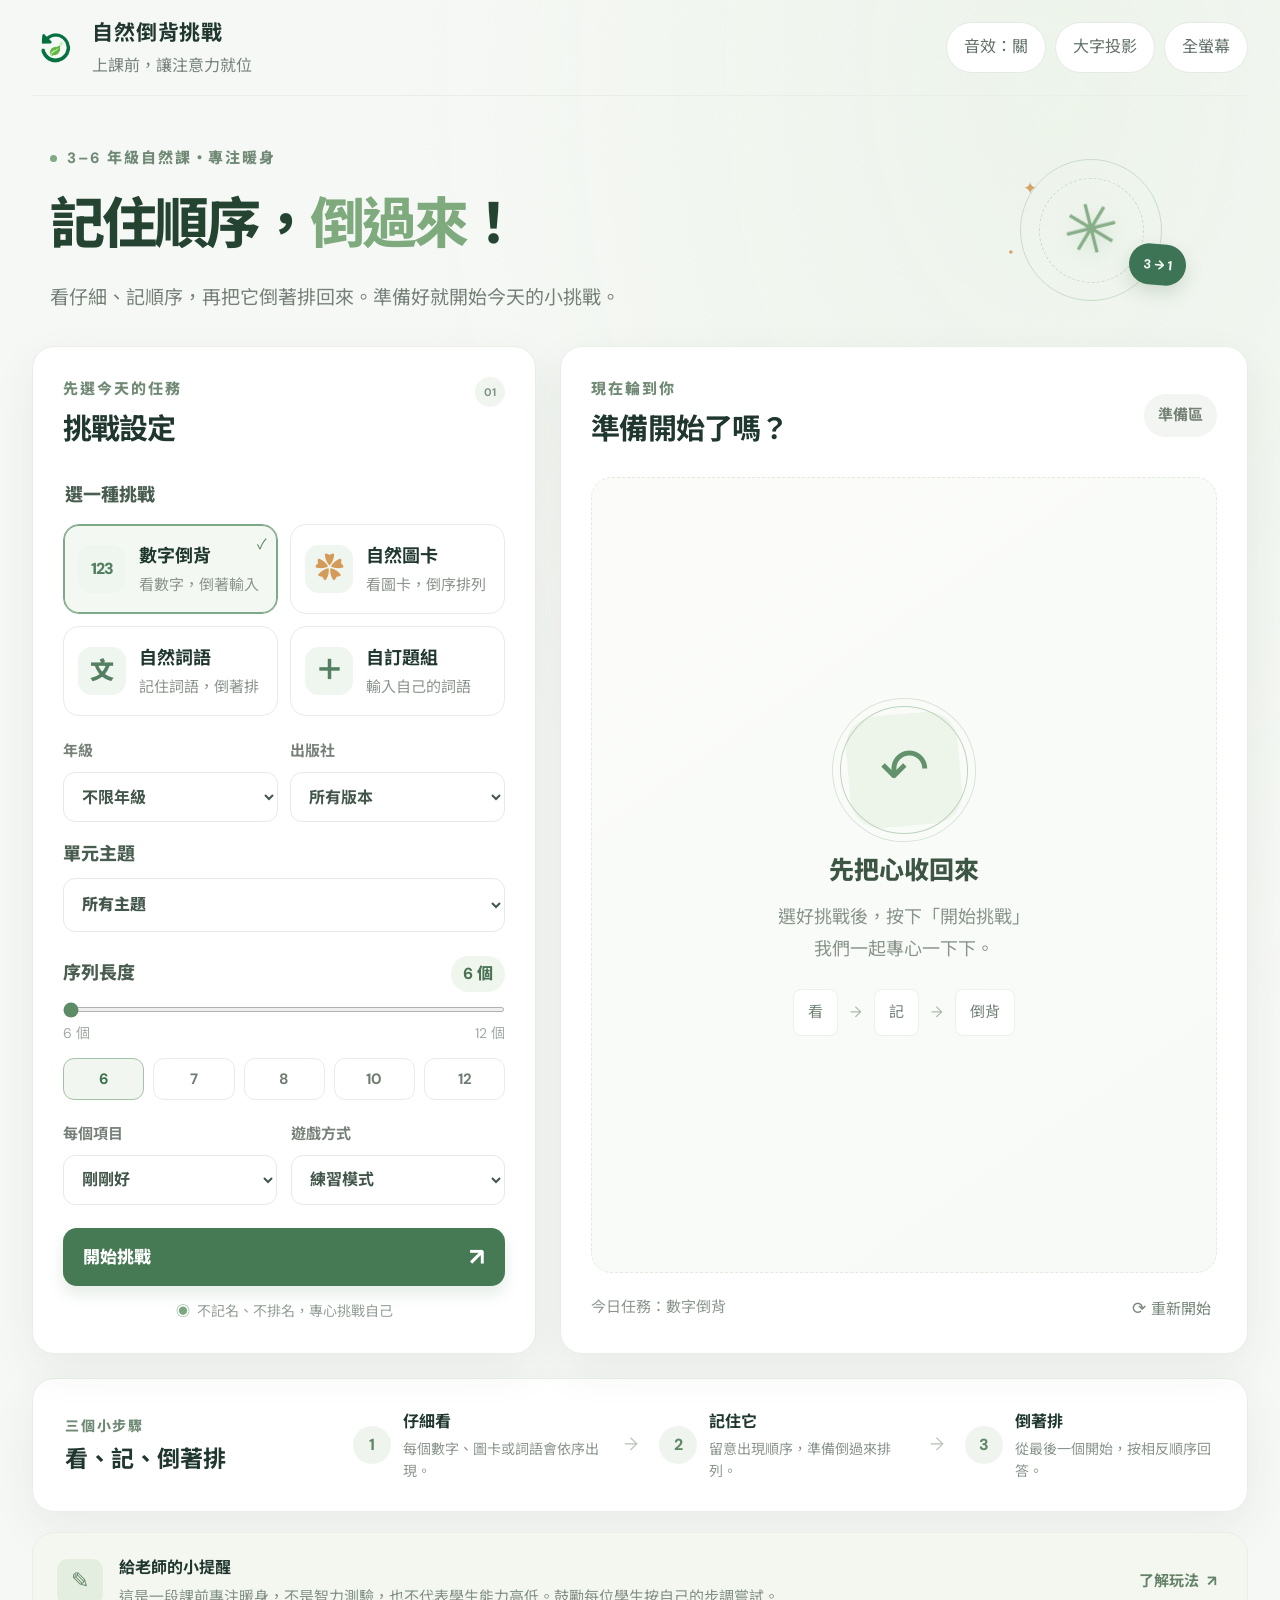
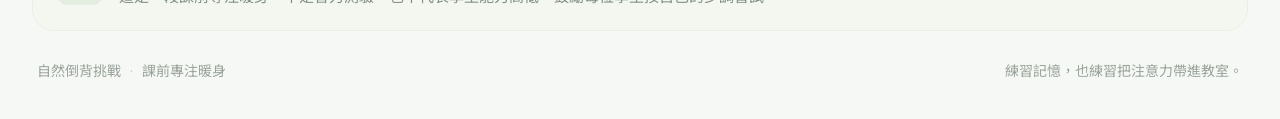
==== commit 3288b874: "Add transparent site logo and favicon set" ====
--- a/index.html
+++ b/index.html
@@ -4,6 +4,11 @@
   <meta charset="utf-8">
   <meta name="viewport" content="width=device-width, initial-scale=1">
   <meta name="theme-color" content="#eff7f3">
+  <link rel="icon" type="image/png" sizes="16x16" href="assets/favicon-16.png">
+  <link rel="icon" type="image/png" sizes="32x32" href="assets/favicon-32.png">
+  <link rel="icon" type="image/png" sizes="48x48" href="assets/favicon-48.png">
+  <link rel="shortcut icon" href="favicon.ico">
+  <link rel="apple-touch-icon" sizes="180x180" href="assets/apple-touch-icon.png">
   <meta name="description" content="自然課前的倒序記憶暖身：數字、自然圖卡與詞語挑戰。">
   <meta property="og:locale" content="zh_TW">
   <meta property="og:type" content="website">
@@ -28,7 +33,7 @@
   <div class="app-shell">
     <header class="topbar">
       <a class="brand" href="#top" aria-label="自然倒背挑戰首頁">
-        <span class="brand-mark" aria-hidden="true">↶</span>
+        <img class="brand-mark" src="assets/site-logo.png" alt="" aria-hidden="true" width="48" height="48">
         <span><strong>自然倒背挑戰</strong><small>上課前，讓注意力就位</small></span>
       </a>
       <div class="top-actions">
--- a/styles.css
+++ b/styles.css
@@ -38,3 +38,15 @@
 .quick-lengths[hidden]{display:none!important}
 @media(max-width:480px){.quiet-button{font-size:14px}.mode-card b{font-size:17px}.mode-card small{font-size:14px}.how-steps p{font-size:13px}.how-steps b{font-size:14px}.how-steps article{max-width:31%}.answer-actions .secondary-button{font-size:14px}.source-label{font-size:14px}.restart-button,.restart-button span{font-size:14px}footer{font-size:13px}.teacher-note button{font-size:14px}.filter-row label,.settings-row label{font-size:15px}}
 body.projector .topbar{display:flex!important;min-height:64px;height:auto;padding:8px 0;border:0}body.projector .brand{display:none}body.projector .top-actions{margin-left:auto}
+
+/* 生成式自然科圖卡：主圖與可讀文字標籤分層呈現 */
+.sequence-token.card-token{width:clamp(124px,18vw,170px);max-width:calc(50% - 10px);min-width:0;height:auto;min-height:144px;padding:10px;display:flex;flex-direction:column;justify-content:center;gap:7px;border-radius:18px}
+.card-token img,.card-choice img{display:block;object-fit:contain;background:#faf9f3;border-radius:12px;flex:none}
+.card-token img{width:min(100%,122px);height:88px}
+.card-caption{display:block;color:#365b42;font-size:14px;font-weight:750;line-height:1.35;text-align:center;white-space:normal;overflow-wrap:anywhere}
+.choice-button.card-choice{width:calc(25% - 12px);min-width:128px;max-width:190px;min-height:142px;padding:9px;display:flex;flex-direction:column;align-items:center;justify-content:center;gap:7px;white-space:normal}
+.card-choice img{width:100%;max-width:112px;height:78px}
+.card-choice .card-caption{font-size:14px}
+@media(max-width:760px){.sequence-token.card-token{width:calc(50% - 8px);max-width:calc(50% - 8px);min-height:128px;padding:8px}.card-token img{width:min(100%,100px);height:68px}.card-caption{font-size:13px}.choice-button.card-choice{width:calc(50% - 8px);min-width:0;max-width:none;min-height:120px;padding:8px}.card-choice img{max-width:92px;height:62px}.card-choice .card-caption{font-size:13px}}
+@media(max-width:390px){.sequence-token.card-token{min-height:116px;gap:5px}.card-token img{height:60px}.card-caption,.card-choice .card-caption{font-size:12px}.choice-button.card-choice{min-height:110px;gap:5px}.card-choice img{height:56px}}
+.brand-mark{width:48px;height:48px;object-fit:contain;display:block;border-radius:0;background:transparent;color:inherit;font-size:initial}
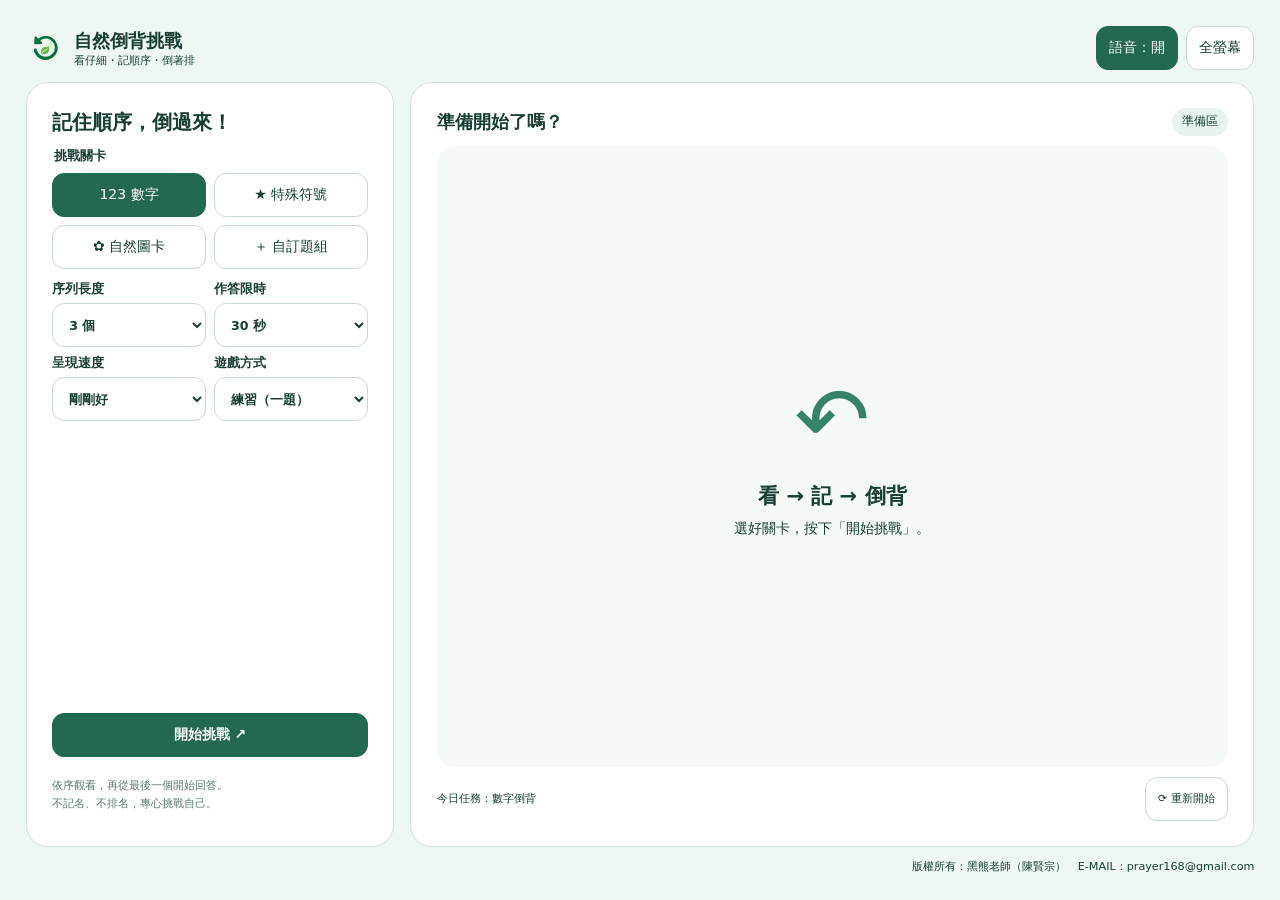
==== commit 15bc376c: "Add timed touch-friendly digit and symbol backward challenges" ====
--- a/index.html
+++ b/index.html
@@ -1,145 +1,6 @@
-﻿<!doctype html>
-<html lang="zh-Hant">
-<head>
-  <meta charset="utf-8">
-  <meta name="viewport" content="width=device-width, initial-scale=1">
-  <meta name="theme-color" content="#eff7f3">
-  <link rel="icon" type="image/png" sizes="16x16" href="assets/favicon-16.png">
-  <link rel="icon" type="image/png" sizes="32x32" href="assets/favicon-32.png">
-  <link rel="icon" type="image/png" sizes="48x48" href="assets/favicon-48.png">
-  <link rel="shortcut icon" href="favicon.ico">
-  <link rel="apple-touch-icon" sizes="180x180" href="assets/apple-touch-icon.png">
-  <meta name="description" content="自然課前的倒序記憶暖身：數字、自然圖卡與詞語挑戰。">
-  <meta property="og:locale" content="zh_TW">
-  <meta property="og:type" content="website">
-  <meta property="og:site_name" content="自然倒背挑戰">
-  <meta property="og:title" content="自然倒背挑戰｜課前專注暖身">
-  <meta property="og:description" content="適合國小三至六年級自然課的倒序記憶暖身：數字、自然圖卡與詞語挑戰。">
-  <meta property="og:url" content="https://prayer168.github.io/natural-science-backward-span/">
-  <meta property="og:image" content="https://prayer168.github.io/natural-science-backward-span/assets/images/og-cover.png">
-  <meta property="og:image:secure_url" content="https://prayer168.github.io/natural-science-backward-span/assets/images/og-cover.png">
-  <meta property="og:image:type" content="image/png">
-  <meta property="og:image:width" content="1200">
-  <meta property="og:image:height" content="630">
-  <meta property="og:image:alt" content="自然倒背挑戰：記住數字、自然圖卡與詞語順序，再從最後一項開始倒序回答。">
-  <meta name="twitter:card" content="summary_large_image">
-  <meta name="twitter:title" content="自然倒背挑戰｜課前專注暖身">
-  <meta name="twitter:description" content="適合國小三至六年級自然課的倒序記憶暖身。">
-  <meta name="twitter:image" content="https://prayer168.github.io/natural-science-backward-span/assets/images/og-cover.png">
-  <title>自然倒背挑戰｜課前專注暖身</title>
-  <link rel="stylesheet" href="styles.css">
-</head>
-<body>
-  <div class="app-shell">
-    <header class="topbar">
-      <a class="brand" href="#top" aria-label="自然倒背挑戰首頁">
-        <img class="brand-mark" src="assets/site-logo.png" alt="" aria-hidden="true" width="48" height="48">
-        <span><strong>自然倒背挑戰</strong><small>上課前，讓注意力就位</small></span>
-      </a>
-      <div class="top-actions">
-        <button class="quiet-button" id="sound-toggle" type="button" aria-pressed="false">音效：關</button>
-        <button class="quiet-button" id="focus-toggle" type="button" aria-pressed="false">大字投影</button>
-        <button class="quiet-button" id="fullscreen-toggle" type="button" aria-pressed="false" title="切換全螢幕">全螢幕</button>
-      </div>
-    </header>
-
-    <main id="top">
-      <section class="intro" aria-labelledby="page-title">
-        <div>
-          <p class="eyebrow"><span class="status-dot"></span> 3–6 年級自然課・專注暖身</p>
-          <h1 id="page-title">記住順序，<em>倒過來</em>！</h1>
-          <p class="intro-copy">看仔細、記順序，再把它倒著排回來。準備好就開始今天的小挑戰。</p>
-        </div>
-        <div class="intro-art" aria-hidden="true">
-          <span class="orbit orbit-a"></span><span class="orbit orbit-b"></span>
-          <span class="art-leaf">✳</span><span class="art-number">3 → 1</span>
-          <span class="art-spark spark-a">✦</span><span class="art-spark spark-b">·</span>
-        </div>
-      </section>
-
-      <section class="workspace" aria-label="挑戰設定與遊戲區">
-        <aside class="setup-card" aria-labelledby="setup-title">
-          <div class="section-heading"><div><p class="eyebrow">先選今天的任務</p><h2 id="setup-title">挑戰設定</h2></div><span class="step-badge">01</span></div>
-
-          <fieldset class="field-group">
-            <legend>選一種挑戰</legend>
-            <div class="mode-grid" role="group" aria-label="挑戰模式">
-              <button class="mode-card is-selected" data-mode="digits" type="button" aria-pressed="true"><span class="mode-icon digit-icon" aria-hidden="true">123</span><span><b>數字倒背</b><small>看數字，倒著輸入</small></span><span class="selected-mark" aria-hidden="true">✓</span></button>
-              <button class="mode-card" data-mode="cards" type="button" aria-pressed="false"><span class="mode-icon card-icon" aria-hidden="true">✿</span><span><b>自然圖卡</b><small>看圖卡，倒序排列</small></span><span class="selected-mark" aria-hidden="true">✓</span></button>
-              <button class="mode-card" data-mode="words" type="button" aria-pressed="false"><span class="mode-icon word-icon" aria-hidden="true">文</span><span><b>自然詞語</b><small>記住詞語，倒著排</small></span><span class="selected-mark" aria-hidden="true">✓</span></button>
-              <button class="mode-card" data-mode="custom" type="button" aria-pressed="false"><span class="mode-icon custom-icon" aria-hidden="true">＋</span><span><b>自訂題組</b><small>輸入自己的詞語</small></span><span class="selected-mark" aria-hidden="true">✓</span></button>
-            </div>
-          </fieldset>
-
-          <div id="science-filters" class="filter-row">
-            <label>年級<select id="grade-select"><option value="all">不限年級</option><option value="3">三年級</option><option value="4">四年級</option><option value="5">五年級</option><option value="6">六年級</option></select></label>
-            <label>出版社<select id="publisher-select"><option value="all">所有版本</option><option>康軒</option><option>翰林</option><option>南一</option></select></label>
-          </div>
-          <label id="unit-field" class="select-field">單元主題<select id="unit-select"><option value="all">所有主題</option></select></label>
-
-          <div id="length-control" class="range-field">
-            <div class="label-line"><label for="length-range">序列長度</label><output id="length-output" for="length-range">6 個</output></div>
-            <input id="length-range" type="range" min="6" max="12" value="6">
-            <div class="range-ends"><span>6 個</span><span>12 個</span></div>
-            <div class="quick-lengths" aria-label="快速選擇長度"><button type="button" data-length="6" class="is-active">6</button><button type="button" data-length="7">7</button><button type="button" data-length="8">8</button><button type="button" data-length="10">10</button><button type="button" data-length="12">12</button></div>
-          </div>
-
-          <div id="custom-field" class="custom-field" hidden>
-            <label for="custom-items">自訂詞語（用逗號或換行分隔）</label>
-            <textarea id="custom-items" rows="3" placeholder="例如：種子、嫩芽、葉子、花朵"></textarea>
-            <p class="field-hint">至少輸入 3 個詞語，最多 12 個。</p>
-          </div>
-
-          <div class="settings-row">
-            <label>每個項目<select id="speed-select"><option value="1400">慢一點</option><option value="1000" selected>剛剛好</option><option value="700">快一點</option></select></label>
-            <label>遊戲方式<select id="play-mode"><option value="practice">練習模式</option><option value="challenge">挑戰模式</option></select></label>
-          </div>
-          <button class="start-button" id="start-button" type="button"><span>開始挑戰</span><span aria-hidden="true">↗</span></button>
-          <p class="privacy-note"><span aria-hidden="true">◉</span> 不記名、不排名，專心挑戰自己</p>
-        </aside>
-
-        <section class="play-card" aria-labelledby="play-title">
-          <div class="play-topline"><div><p class="eyebrow">現在輪到你</p><h2 id="play-title">準備開始了嗎？</h2></div><div class="round-pill" id="round-pill">準備區</div></div>
-          <div class="game-stage" id="game-stage" aria-live="polite" aria-atomic="true">
-            <div class="welcome-state" id="welcome-state">
-              <div class="welcome-symbol" aria-hidden="true"><span>↶</span></div>
-              <p class="stage-title">先把心收回來</p><p class="stage-copy">選好挑戰後，按下「開始挑戰」<br>我們一起專心一下下。</p>
-              <div class="mini-sequence" aria-hidden="true"><span>看</span><i>→</i><span>記</span><i>→</i><span>倒背</span></div>
-            </div>
-            <div class="sequence-state" id="sequence-state" hidden>
-              <p class="stage-instruction" id="stage-instruction">請記住順序</p>
-              <div class="sequence-items" id="sequence-items"></div>
-              <p class="stage-timer" id="stage-timer"></p>
-              <button class="secondary-button pause-button" id="pause-button" type="button">暫停播放</button>
-            </div>
-            <div class="answer-state" id="answer-state" hidden>
-              <p class="stage-instruction" id="answer-instruction">請倒著排列</p>
-              <div class="answer-slots" id="answer-slots"></div>
-              <div class="choice-bank" id="choice-bank"></div>
-              <div class="answer-actions"><button class="secondary-button" id="undo-button" type="button">復原一步</button><button class="secondary-button" id="clear-button" type="button">清除重排</button><button class="submit-button" id="submit-button" type="button">送出答案</button></div>
-              <label id="digit-answer-field" class="digit-answer-field" hidden>倒序輸入數字<input id="digit-answer" inputmode="numeric" autocomplete="off" aria-label="輸入倒序數字"></label>
-              <p class="answer-hint" id="answer-hint" aria-live="polite"></p>
-            </div>
-            <div class="result-state" id="result-state" hidden>
-              <div class="result-icon" id="result-icon" aria-hidden="true">✓</div><p class="stage-instruction" id="result-heading">做得好！</p><p class="result-copy" id="result-copy"></p>
-              <div class="answer-reveal" id="answer-reveal"></div>
-              <div class="result-actions"><button class="secondary-button" id="replay-button" type="button">再試一次</button><button class="submit-button" id="next-button" type="button">下一題 <span aria-hidden="true">→</span></button></div>
-            </div>
-          </div>
-          <div class="play-footer"><span class="source-label" id="source-label">今日任務：數字倒背</span><button type="button" class="restart-button" id="restart-button" title="重新開始">⟳ <span>重新開始</span></button></div>
-        </section>
-      </section>
-
-      <section class="how-to" aria-label="遊戲步驟"><div class="how-title"><span class="eyebrow">三個小步驟</span><h2>看、記、倒著排</h2></div><div class="how-steps"><article><span class="how-number">1</span><div><b>仔細看</b><p>每個數字、圖卡或詞語會依序出現。</p></div></article><span class="step-arrow" aria-hidden="true">→</span><article><span class="how-number">2</span><div><b>記住它</b><p>留意出現順序，準備倒過來排列。</p></div></article><span class="step-arrow" aria-hidden="true">→</span><article><span class="how-number">3</span><div><b>倒著排</b><p>從最後一個開始，按相反順序回答。</p></div></article></div></section>
-
-      <aside class="teacher-note"><span class="teacher-icon" aria-hidden="true">✎</span><div><b>給老師的小提醒</b><p>這是一段課前專注暖身，不是智力測驗，也不代表學生能力高低。鼓勵每位學生按自己的步調嘗試。</p></div><button id="teacher-help" type="button" aria-label="查看教師使用說明">了解玩法 <span aria-hidden="true">↗</span></button></aside>
-    </main>
-    <footer><span>自然倒背挑戰 <i>·</i> 課前專注暖身</span><span>練習記憶，也練習把注意力帶進教室。</span></footer>
-  </div>
-
-  <dialog id="help-dialog" aria-labelledby="help-title"><div class="dialog-head"><div><p class="eyebrow">教師使用說明</p><h2 id="help-title">用一分鐘，把注意力找回來</h2></div><button id="close-help" type="button" aria-label="關閉說明">×</button></div><div class="dialog-body"><p>請依今天的課程選一種題型，調整序列長度與呈現速度，再投影給全班一起挑戰。序列消失後，學生以倒序輸入或點選圖卡／詞語。</p><h3>課前使用建議</h3><ul><li>從 6 個項目開始，熟悉玩法後再增加長度。</li><li>可選擇學生即將學習或剛學過的自然課主題。</li><li>把答錯視為重新觀察與嘗試的機會，不公布排名。</li><li>題庫會標示年級、學期、版本與來源單元；不同出版社安排可能不同。</li></ul><p class="dialog-caution">本活動僅供課堂暖身，不是標準化測驗或診斷工具。</p><a class="source-link" href="docs/course-map-grades-3-6.md" target="_blank" rel="noreferrer">查看三至六年級課程地圖摘錄 ↗</a></div><div class="dialog-foot"><button class="submit-button" id="done-help" type="button">知道了</button></div></dialog>
-  <div class="sr-only" id="announcer" aria-live="assertive" aria-atomic="true"></div>
-  <script src="data.js"></script>
-  <script src="app.js"></script>
-</body>
-</html>
+<!doctype html>
+<html lang="zh-Hant"><head><meta charset="utf-8"><meta name="viewport" content="width=device-width,initial-scale=1,viewport-fit=cover"><meta name="theme-color" content="#eff7f3"><meta name="description" content="3～12 個數字、自然圖卡與特殊符號倒序記憶挑戰，支援語音與限時觸控作答。"><meta property="og:title" content="自然倒背挑戰｜黑熊老師"><meta property="og:description" content="數字與特殊符號 3～12 個，限時倒序作答，支援語音與觸控。"><meta property="og:url" content="https://prayer168.github.io/natural-science-backward-span/"><meta property="og:image" content="https://prayer168.github.io/natural-science-backward-span/assets/images/og-cover.png"><meta name="twitter:card" content="summary_large_image"><title>自然倒背挑戰｜黑熊老師</title><link rel="icon" href="favicon.ico"><link rel="stylesheet" href="styles.css"></head>
+<body><div class="app-shell"><header><div class="brand"><img src="assets/site-logo.png" alt="" width="40" height="40"><div><strong>自然倒背挑戰</strong><small>看仔細・記順序・倒著排</small></div></div><div class="tools"><button id="voice" aria-pressed="true">語音：開</button><button id="fullscreen">全螢幕</button></div></header>
+<main><aside id="setup"><h1>記住順序，倒過來！</h1><fieldset><legend>挑戰關卡</legend><div class="modes"><button data-mode="digits" aria-pressed="true">123 數字</button><button data-mode="symbols" aria-pressed="false">★ 特殊符號</button><button data-mode="cards" aria-pressed="false">✿ 自然圖卡</button><button data-mode="custom" aria-pressed="false">＋ 自訂題組</button></div></fieldset><div class="settings"><label>序列長度<select id="length"></select></label><label>作答限時<select id="limit"></select></label><label>呈現速度<select id="speed"><option value="1600">慢一點</option><option value="1200" selected>剛剛好</option><option value="900">快一點</option></select></label><label>遊戲方式<select id="play"><option value="practice">練習（一題）</option><option value="challenge">挑戰（五題）</option></select></label></div><label id="unit-field" hidden>自然主題<select id="unit"></select></label><label id="custom-field" hidden>自訂詞語（3～12 個）<textarea id="custom" placeholder="種子、嫩芽、葉子" rows="2"></textarea></label><button id="start" class="primary">開始挑戰 ↗</button><p class="note">依序觀看，再從最後一個開始回答。<br>不記名、不排名，專心挑戰自己。</p></aside>
+<section class="game"><div class="game-head"><h2 id="title">準備開始了嗎？</h2><span id="round">準備區</span></div><div id="stage"><div id="idle"><div class="welcome">↶</div><h3>看 → 記 → 倒背</h3><p>選好關卡，按下「開始挑戰」。</p></div><div id="show" hidden><p>請記住出現順序</p><div id="token"></div><p id="progress"></p></div><div id="answer" hidden><div class="answer-top"><p>從最後一個開始，倒著回答</p><strong id="countdown" role="timer"></strong></div><div id="slots" aria-label="作答內容"></div><div id="bank"></div><div class="actions"><button id="undo">⌫ 刪除</button><button id="clear">清除</button><button id="submit" class="primary">送出答案</button></div><p id="hint" role="status"></p></div><div id="result" hidden><div id="result-icon" class="welcome"></div><h3 id="result-title"></h3><p id="result-copy"></p><div id="reveal"></div><div class="actions"><button id="replay">再試一次</button><button id="next" class="primary">下一題 →</button></div></div></div><div class="game-foot"><span id="source">今日任務：數字倒背</span><button id="reset">⟳ 重新開始</button></div></section></main>
+<footer>版權所有：黑熊老師（陳賢宗）<span>E-MAIL：prayer168@gmail.com</span></footer></div><script src="data.js"></script><script src="app.js"></script></body></html>
--- a/styles.css
+++ b/styles.css
@@ -1,52 +1,5 @@
-@import url('https://fonts.googleapis.com/css2?family=DM+Sans:wght@400;500;600;700;800&family=Noto+Sans+TC:wght@400;500;600;700;800;900&display=swap');
-
-:root{font-family:"DM Sans","Noto Sans TC",sans-serif;color:#20372f;background:#f4f7f4;font-synthesis:none;text-rendering:optimizeLegibility;--ink:#20372f;--muted:#76827b;--line:#e5eae5;--green:#3d7459;--green-dark:#28543d;--mint:#e9f3e9;--paper:#fff;--coral:#ef8d70;--shadow:0 16px 45px rgba(39,65,47,.065);--radius:22px}*{box-sizing:border-box}body{margin:0;min-width:320px;background:radial-gradient(ellipse at 82% 4%,#edf4eb 0,transparent 36rem),#f6f8f5}button,input,select,textarea{font:inherit}button{cursor:pointer}.app-shell{width:min(1160px,calc(100% - 48px));margin:0 auto}.topbar{height:90px;display:flex;justify-content:space-between;align-items:center;border-bottom:1px solid #e9eee9}.brand{display:flex;align-items:center;gap:12px;text-decoration:none;color:inherit}.brand-mark{width:42px;height:42px;border-radius:14px;background:#e5f1e6;color:#3c7455;display:grid;place-items:center;font-size:28px;font-weight:600}.brand strong,.brand small{display:block}.brand strong{font-size:15px;letter-spacing:.04em}.brand small{font-size:11px;color:var(--muted);margin-top:2px}.top-actions{display:flex;gap:9px}.quiet-button{border:1px solid var(--line);background:#fff;border-radius:999px;padding:9px 14px;font-size:12px;color:#617167}.quiet-button:hover,.quiet-button[aria-pressed=true]{border-color:#a7c5ae;background:#f0f7f0;color:var(--green-dark)}main{padding:30px 0 0}.intro{min-height:190px;display:flex;align-items:center;justify-content:space-between;padding:12px 45px 24px 18px;position:relative;overflow:hidden}.eyebrow{margin:0 0 9px;color:#708a76;font-size:11px;font-weight:800;letter-spacing:.13em;text-transform:uppercase}.status-dot{display:inline-block;width:7px;height:7px;margin:0 5px 1px 0;border-radius:50%;background:#80aa83}.intro h1{font-size:clamp(32px,4vw,44px);letter-spacing:-.055em;margin:0;color:#244331;font-weight:800}.intro h1 em{font-style:normal;color:#7eaa7e}.intro-copy{margin:12px 0 0;color:#748078;font-size:14px}.intro-art{width:214px;height:156px;position:relative;flex:none;display:grid;place-items:center}.orbit{position:absolute;border:1px solid #cadcc9;border-radius:50%;width:142px;height:142px}.orbit-b{width:105px;height:105px;border-style:dashed;transform:rotate(-25deg)}.art-leaf{position:absolute;font-size:68px;color:#87ae88;transform:rotate(-14deg);filter:drop-shadow(0 7px 9px #9dbb9c55)}.art-number{position:absolute;bottom:23px;right:12px;color:#f4f7f4;background:#3c7455;border-radius:30px;padding:10px 14px;font-weight:800;font-size:13px;transform:rotate(5deg);box-shadow:0 7px 18px #496f4f33}.art-spark{position:absolute;color:#d6a269}.spark-a{top:22px;left:39px;font-size:17px}.spark-b{bottom:32px;left:24px;font-size:30px}.workspace{display:grid;grid-template-columns:392px minmax(0,1fr);align-items:stretch;gap:18px}.setup-card,.play-card,.how-to,.teacher-note{background:var(--paper);border:1px solid #e9eee9;border-radius:var(--radius);box-shadow:var(--shadow)}.setup-card{padding:25px 25px 21px}.section-heading,.play-topline{display:flex;align-items:flex-start;justify-content:space-between}.section-heading h2,.play-topline h2{font-size:21px;margin:0;letter-spacing:-.03em}.section-heading .eyebrow,.play-topline .eyebrow{font-size:10px;margin-bottom:4px}.step-badge{width:30px;height:30px;background:#f1f5ef;border-radius:50%;display:grid;place-items:center;color:#819181;font-size:11px;font-weight:700}.field-group{border:0;margin:23px 0 0;padding:0}.field-group legend,.range-field>label,.label-line label,.select-field,.custom-field>label{font-size:12px;font-weight:800;color:#495d50}.mode-grid{display:grid;grid-template-columns:1fr 1fr;gap:8px;margin-top:9px}.mode-card{height:65px;position:relative;display:flex;align-items:center;text-align:left;gap:9px;padding:8px;border:1px solid #e7ece7;border-radius:12px;background:white;color:var(--ink);transition:border-color .15s,background .15s}.mode-card:hover{border-color:#b5cfb7}.mode-card.is-selected{border-color:#7fa888;background:#f3f8f2;box-shadow:0 0 0 1px #7fa888 inset}.mode-icon{width:34px;height:34px;flex:none;display:grid;place-items:center;border-radius:10px;background:#eff5ef;color:#548061;font-weight:900}.digit-icon{font-size:11px;letter-spacing:-1px}.card-icon{font-size:22px;color:#d59a58}.word-icon{font-size:17px}.custom-icon{font-size:23px}.mode-card b,.mode-card small{display:block}.mode-card b{font-size:11px}.mode-card small{font-size:9px;color:#8b958d;margin-top:3px;white-space:nowrap}.selected-mark{position:absolute;right:7px;top:5px;color:#52805c;font-size:10px;opacity:0}.is-selected .selected-mark{opacity:1}.filter-row{display:grid;grid-template-columns:1fr 1fr;gap:9px;margin-top:18px}.filter-row label,.settings-row label{display:grid;gap:6px;color:#778179;font-size:10px;font-weight:700}.filter-row select,.settings-row select,.select-field select{width:100%;height:38px;border:1px solid var(--line);border-radius:9px;padding:0 10px;background:#fff;color:#42564a;font-size:11px;outline:none}.filter-row select:focus,.settings-row select:focus,.select-field select:focus,textarea:focus,input:focus-visible{border-color:#7fa888;box-shadow:0 0 0 3px #e6f0e6}.select-field{display:grid;gap:6px;margin-top:12px}.select-field select{height:39px}.range-field{margin-top:19px}.label-line{display:flex;justify-content:space-between;align-items:center}.label-line output{color:#497354;background:#eff6ee;border-radius:20px;padding:4px 8px;font-size:10px;font-weight:800}input[type=range]{width:100%;margin:15px 0 0;accent-color:#5c8b65;height:5px}.range-ends{display:flex;justify-content:space-between;color:#a1aaa2;font-size:9px;margin-top:-3px}.quick-lengths{display:flex;gap:6px;margin-top:10px}.quick-lengths button{flex:1;height:30px;border:1px solid #e8ede8;border-radius:8px;background:#fff;color:#6e7c71;font-size:10px;font-weight:700}.quick-lengths button:hover,.quick-lengths button.is-active{border-color:#a4c2a5;background:#f1f7f0;color:#3b714c}.custom-field{margin-top:16px}.custom-field[hidden]{display:none}.custom-field>label{display:block;margin-bottom:7px}.custom-field textarea{width:100%;resize:vertical;border:1px solid var(--line);border-radius:10px;padding:10px;color:var(--ink);font-size:11px;outline:none}.field-hint{margin:5px 0;color:#99a29a;font-size:9px}.settings-row{display:grid;grid-template-columns:1fr 1fr;gap:10px;margin-top:17px}.settings-row select{height:36px}.start-button,.submit-button{height:46px;display:flex;align-items:center;justify-content:space-between;border:0;border-radius:11px;background:#467a55;color:#fff;font-size:12px;font-weight:800;padding:0 16px;box-shadow:0 8px 15px #467a5525}.start-button{width:100%;margin-top:18px}.start-button:hover,.submit-button:hover{background:#315f42;transform:translateY(-1px)}.start-button span+span{font-size:18px}.privacy-note{margin:12px 0 0;text-align:center;color:#94a097;font-size:9px}.privacy-note span{color:#7ca683;margin-right:3px}.play-card{padding:25px 27px 16px;min-height:560px;display:flex;flex-direction:column}.play-topline{align-items:center}.play-topline h2{font-size:20px}.round-pill{border-radius:30px;background:#f2f5f1;color:#758174;padding:7px 11px;font-size:10px;font-weight:700}.game-stage{flex:1;min-height:440px;border:1px dashed #e3eae2;border-radius:17px;background:linear-gradient(145deg,#fbfcfa,#f7faf6);margin-top:19px;display:grid;place-items:center;text-align:center;padding:24px}.welcome-state,.sequence-state,.answer-state,.result-state{width:100%}.welcome-symbol{width:90px;height:90px;margin:0 auto 18px;border-radius:30px;background:#edf5eb;display:grid;place-items:center;position:relative;transform:rotate(-5deg)}.welcome-symbol:before,.welcome-symbol:after{content:"";position:absolute;border:1px solid #bed4be;border-radius:50%;inset:-8px}.welcome-symbol:after{inset:-16px;border-color:#d8e5d7}.welcome-symbol span{font-size:47px;color:#62916b;transform:rotate(5deg)}.stage-title{font-size:16px;font-weight:800;margin:0;color:#3d5644}.stage-copy{font-size:12px;line-height:1.8;color:#89948b;margin:7px 0 17px}.mini-sequence{display:flex;justify-content:center;align-items:center;gap:10px;color:#718276;font-size:10px}.mini-sequence span{padding:7px 11px;border-radius:8px;background:white;border:1px solid #edf0eb}.mini-sequence i{font-style:normal;color:#aab6a9}.stage-instruction{font-size:13px;color:#617d65;font-weight:800;margin:0 0 20px}.sequence-items{min-height:125px;display:flex;justify-content:center;align-items:center;align-content:center;flex-wrap:wrap;gap:10px}.sequence-token{min-width:59px;height:72px;padding:0 12px;display:grid;place-items:center;border:1px solid #e5ece4;border-radius:16px;background:#fff;color:#365b42;font-weight:800;font-size:28px;box-shadow:0 6px 13px #395b4110;animation:token-in .22s ease-out}.sequence-token.word-token{min-width:96px;font-size:16px}.sequence-token.card-token{min-width:78px;height:83px;font-size:40px;background:#fff}.sequence-token.is-hidden{visibility:hidden;opacity:0}.stage-timer{min-height:19px;margin:14px 0 0;color:#a0a9a0;font-size:10px}.answer-slots{display:flex;min-height:62px;align-items:center;justify-content:center;flex-wrap:wrap;gap:6px;margin-bottom:18px}.answer-slot{min-width:39px;width:max-content;height:43px;padding:0 8px;border:1px dashed #cbd8cb;border-radius:10px;display:grid;place-items:center;background:#fff;color:#3f694b;font-size:15px;font-weight:700}.answer-slot.is-filled{border-style:solid;border-color:#a9c3a7;background:#eff6ed}.choice-bank{min-height:78px;display:flex;justify-content:center;align-items:center;flex-wrap:wrap;gap:8px;padding:12px;background:#f0f5ef;border-radius:13px}.choice-button{min-width:43px;min-height:43px;border:1px solid #dfe8de;border-radius:11px;background:#fff;color:#405e46;font-weight:800;font-size:15px;box-shadow:0 2px 6px #2233220b}.choice-button.word-choice{padding:0 13px;font-size:12px}.choice-button.card-choice{font-size:27px}.choice-button:hover{border-color:#83a985;background:#f9fcf8}.choice-button:disabled{opacity:.35;cursor:default}.answer-actions,.result-actions{display:flex;align-items:center;justify-content:center;flex-wrap:wrap;gap:8px;margin-top:17px}.secondary-button{min-height:40px;border:1px solid #e2e9e1;border-radius:9px;padding:0 12px;background:white;color:#657266;font-size:10px;font-weight:700}.secondary-button:hover{background:#f7faf6;border-color:#a9c3a7}.answer-actions .submit-button{height:40px;font-size:10px}.digit-answer-field{display:grid;gap:7px;width:min(300px,100%);margin:14px auto 0;text-align:left;color:#738276;font-size:10px}.digit-answer-field[hidden]{display:none}.digit-answer-field input{height:43px;border:1px solid #dce6db;border-radius:10px;padding:0 12px;text-align:center;letter-spacing:.25em;font-size:20px;color:#3b6547;outline:0}.result-icon{width:54px;height:54px;border-radius:18px;background:#e7f3e6;color:#4e8b5d;display:grid;place-items:center;margin:0 auto 13px;font-size:25px;font-weight:800}.result-icon.is-try{background:#fff1e8;color:#cc8d57}.result-state .stage-instruction{font-size:20px;margin-bottom:6px;color:#41654a}.result-copy{margin:0 auto 16px;color:#829086;font-size:12px}.answer-reveal{display:flex;justify-content:center;gap:7px;flex-wrap:wrap;min-height:39px}.answer-reveal span{padding:8px 10px;border-radius:9px;background:white;border:1px solid #e7ece6;color:#526b55;font-size:12px;font-weight:700}.play-footer{display:flex;justify-content:space-between;align-items:center;padding-top:15px;color:#8b968d;font-size:10px}.source-label{overflow:hidden;text-overflow:ellipsis;white-space:nowrap}.restart-button{border:0;background:transparent;color:#77877a;font-size:12px}.restart-button span{font-size:10px}.restart-button:hover{color:#345f40}.how-to{margin-top:19px;padding:23px 28px;display:flex;align-items:center;justify-content:space-between;gap:25px}.how-title{min-width:130px}.how-title h2{margin:0;font-size:16px}.how-title .eyebrow{font-size:9px;margin-bottom:4px}.how-steps{display:flex;align-items:center;justify-content:flex-end;gap:18px}.how-steps article{display:flex;align-items:center;gap:10px;max-width:205px}.how-number{width:28px;height:28px;flex:none;display:grid;place-items:center;border-radius:50%;background:#eff5ee;color:#5f8865;font-size:11px;font-weight:800}.how-steps b{font-size:11px}.how-steps p{margin:3px 0 0;font-size:9px;color:#8a958c;line-height:1.55}.step-arrow{color:#bdc8bc;font-size:13px}.teacher-note{display:flex;align-items:center;gap:14px;margin-top:16px;padding:16px 20px;background:#f3f7f0;border-color:#e9eee6;box-shadow:none}.teacher-icon{width:36px;height:36px;flex:none;border-radius:11px;background:#e3eee0;display:grid;place-items:center;color:#66866a;font-size:17px}.teacher-note b{font-size:11px}.teacher-note p{margin:3px 0 0;color:#829084;font-size:10px;line-height:1.65}.teacher-note button{margin-left:auto;flex:none;border:0;background:transparent;color:#64836a;font-size:10px;font-weight:700}.teacher-note button span{font-size:15px;margin-left:4px}footer{display:flex;justify-content:space-between;padding:25px 4px 30px;color:#9aa49b;font-size:9px}footer i{font-style:normal;margin:0 5px;color:#bfcbc0}dialog{width:min(520px,calc(100% - 32px));border:1px solid #e2eae1;border-radius:20px;padding:0;color:var(--ink);box-shadow:0 28px 90px #26352b45}dialog::backdrop{background:#20372f65;backdrop-filter:blur(3px)}.dialog-head{display:flex;justify-content:space-between;padding:23px 25px 18px;border-bottom:1px solid #ecf0eb}.dialog-head h2{font-size:19px;margin:0}.dialog-head button{width:34px;height:34px;border:1px solid var(--line);border-radius:10px;background:white;color:#617166;font-size:20px}.dialog-body{padding:17px 25px;color:#69776c;font-size:12px;line-height:1.8}.dialog-body h3{font-size:12px;color:#405c47;margin:17px 0 6px}.dialog-body ul{padding-left:18px;margin:0}.dialog-body li{padding:2px 0}.dialog-caution{padding:10px 12px;border-radius:9px;background:#f2f6ee;color:#60775f}.source-link{color:#477854;font-weight:700}.dialog-foot{padding:0 25px 22px;display:flex;justify-content:flex-end}.dialog-foot .submit-button{height:39px;padding:0 18px}.sr-only{position:absolute!important;width:1px;height:1px;padding:0;margin:-1px;overflow:hidden;clip:rect(0,0,0,0);white-space:nowrap;border:0}@keyframes token-in{from{transform:translateY(5px);opacity:.2}to{transform:translateY(0);opacity:1}}body.projector .app-shell{width:min(1380px,calc(100% - 56px))}body.projector .topbar,body.projector .intro,body.projector .setup-card,body.projector .how-to,body.projector .teacher-note,body.projector footer{display:none}body.projector main{padding-top:0}body.projector .workspace{display:block}body.projector .play-card{min-height:calc(100vh - 24px);padding:28px 35px}body.projector .play-card>.play-topline{display:flex}body.projector .game-stage{min-height:calc(100vh - 158px)}body.projector .sequence-token{min-width:90px;height:105px;font-size:48px}body.projector .sequence-token.word-token{min-width:150px;font-size:25px}body.projector .sequence-token.card-token{min-width:115px;height:120px;font-size:65px}body.projector .stage-instruction{font-size:24px}body.projector .stage-copy{font-size:18px}body.projector .welcome-symbol{transform:scale(1.2)}body.projector .play-footer{font-size:14px}body.projector .restart-button{font-size:18px}
-@media(max-width:900px){.workspace{grid-template-columns:340px minmax(0,1fr);gap:12px}.setup-card{padding:20px}.play-card{padding:21px;min-height:540px}.game-stage{min-height:420px;padding:16px}.how-to{align-items:flex-start;flex-direction:column;gap:15px}.how-steps{width:100%;justify-content:space-between}.intro{padding-left:5px}}
-@media(max-width:700px){.app-shell{width:calc(100% - 28px)}.topbar{height:72px}.top-actions{gap:5px}.quiet-button{font-size:10px;padding:8px 10px}.intro{min-height:166px;padding:16px 4px}.intro-art{width:125px;height:125px;transform:scale(.82);transform-origin:center right;margin-left:-30px}.intro h1{font-size:31px}.intro-copy{max-width:380px;font-size:12px;line-height:1.7}.workspace{grid-template-columns:1fr}.setup-card{padding:20px}.play-card{min-height:490px;padding:20px}.game-stage{min-height:355px}.how-to{padding:20px}.how-steps{gap:7px}.how-steps article{gap:6px;max-width:30%}.how-steps p{font-size:8px}.step-arrow{font-size:10px}.teacher-note{align-items:flex-start;padding:14px;gap:9px}.teacher-note p{font-size:9px}.teacher-note button{font-size:9px}footer{gap:12px;line-height:1.6}footer span:last-child{text-align:right}.sequence-items{gap:7px}.sequence-token{min-width:42px;height:55px;border-radius:12px;font-size:21px;padding:0 9px}.sequence-token.word-token{min-width:78px;font-size:13px}.sequence-token.card-token{min-width:62px;height:67px;font-size:32px}.answer-actions .secondary-button{padding:0 8px}.answer-actions{gap:5px}.answer-slots{gap:4px}.answer-slot{min-width:33px;height:37px;padding:0 5px}}
-@media(max-width:390px){.intro-art{display:none}.mode-card{gap:6px;padding:6px}.mode-icon{width:30px;height:30px}.mode-card small{font-size:8px}.mode-card b{font-size:10px}.how-steps p{display:none}.how-steps article{max-width:none}.how-steps{justify-content:space-around}.answer-actions .secondary-button{font-size:9px}.play-topline h2{font-size:17px}}
-@media(prefers-reduced-motion:reduce){*,*::before,*::after{scroll-behavior:auto!important;animation-duration:.01ms!important;animation-iteration-count:1!important;transition-duration:.01ms!important}}
-.pause-button{margin-top:14px}.answer-hint{min-height:18px;margin:9px 0 0;color:#b87952;font-size:10px}
-
-/* 2026-10-10：大字與多裝置版面調整 */
-:root{font-size:18px}
-body{font-size:18px;line-height:1.65}
-.app-shell{width:min(1320px,calc(100% - 64px))}
-.topbar{min-height:96px;height:auto;gap:20px;padding:15px 0}
-.brand strong{font-size:21px}.brand small{font-size:16px}
-.quiet-button{font-size:16px;padding:11px 17px}
-.intro{min-height:220px;padding-right:50px}
-.eyebrow{font-size:15px}.intro h1{font-size:clamp(42px,4.3vw,58px)}.intro-copy{font-size:19px;line-height:1.7}
-.workspace{grid-template-columns:minmax(410px,.88fr) minmax(0,1.2fr);gap:24px}
-.setup-card{padding:30px}.play-card{padding:30px;min-height:660px}
-.section-heading h2,.play-topline h2{font-size:29px}.section-heading .eyebrow,.play-topline .eyebrow{font-size:15px}
-.field-group legend,.range-field>label,.label-line label,.select-field,.custom-field>label{font-size:18px}
-.field-group{margin-top:27px}.mode-grid{gap:12px;margin-top:14px}.mode-card{height:auto;min-height:90px;gap:13px;padding:14px;border-radius:16px}
-.mode-icon{width:48px;height:48px;border-radius:14px}.digit-icon{font-size:16px}.card-icon,.custom-icon{font-size:29px}.word-icon{font-size:24px}
-.mode-card b{font-size:18px}.mode-card small{font-size:15px;white-space:normal;line-height:1.45;margin-top:4px}.selected-mark{font-size:14px;right:10px;top:8px}
-.filter-row{gap:12px;margin-top:23px}.filter-row label,.settings-row label{font-size:15px;gap:8px}
-.filter-row select,.settings-row select,.select-field select{height:50px;padding:0 14px;font-size:16px;border-radius:12px}.select-field{gap:8px;margin-top:18px}.select-field select{height:54px}
-.range-field{margin-top:24px}.label-line output{font-size:16px;padding:5px 12px}.range-ends{font-size:14px;margin-top:0}.quick-lengths{gap:9px;margin-top:13px}.quick-lengths button{height:42px;border-radius:11px;font-size:15px}
-.custom-field{margin-top:20px}.custom-field textarea{font-size:16px;padding:13px}.field-hint{font-size:14px}.settings-row{gap:14px;margin-top:22px}.start-button,.submit-button{height:58px;font-size:17px;padding:0 20px;border-radius:14px}.start-button{margin-top:23px}.start-button span+span{font-size:24px}.privacy-note{font-size:14px;margin-top:14px}
-.round-pill{font-size:15px;padding:9px 14px}.game-stage{min-height:520px;padding:30px;margin-top:23px;border-radius:21px}.welcome-symbol{width:112px;height:112px;margin-bottom:24px}.welcome-symbol span{font-size:59px}.stage-title{font-size:25px}.stage-copy{font-size:18px;margin:10px 0 23px}.mini-sequence{font-size:15px;gap:12px}.mini-sequence span{padding:10px 14px}.stage-instruction{font-size:21px;margin-bottom:25px}.sequence-items{min-height:160px;gap:14px}.sequence-token{min-width:74px;height:88px;font-size:36px;border-radius:19px}.sequence-token.word-token{min-width:120px;max-width:min(100%,290px);height:auto;min-height:76px;padding:12px;font-size:20px;line-height:1.35;overflow-wrap:anywhere}.sequence-token.card-token{min-width:94px;height:110px;font-size:49px}.sequence-token.card-token small{font-size:15px!important;line-height:1.2}
-.stage-timer{min-height:25px;margin-top:18px;font-size:16px}.answer-slots{gap:9px;margin-bottom:24px}.answer-slot{min-width:54px;min-height:58px;height:auto;padding:8px 12px;border-radius:13px;font-size:17px;line-height:1.35;overflow-wrap:anywhere}.choice-bank{gap:11px;padding:16px}.choice-button{min-width:56px;min-height:56px;border-radius:14px;font-size:20px;padding:8px 12px}.choice-button.word-choice{height:auto;max-width:100%;font-size:17px;line-height:1.35;white-space:normal;overflow-wrap:anywhere}.choice-button.card-choice{font-size:33px}.answer-actions,.result-actions{gap:11px;margin-top:22px}.secondary-button{min-height:52px;padding:0 17px;font-size:15px}.answer-actions .submit-button{height:52px;font-size:16px}.digit-answer-field{gap:10px;width:min(400px,100%);margin-top:19px;font-size:16px}.digit-answer-field input{height:58px;font-size:26px}.answer-hint{min-height:25px;margin:12px 0 0;font-size:15px}.result-icon{width:68px;height:68px;font-size:32px}.result-state .stage-instruction{font-size:27px}.result-copy{font-size:17px;line-height:1.7}.answer-reveal span{padding:10px 13px;font-size:16px}.play-footer{padding-top:20px;font-size:15px;gap:12px}.source-label{white-space:normal;overflow-wrap:anywhere}.restart-button{font-size:17px;white-space:nowrap}.restart-button span{font-size:15px}
-.how-to{margin-top:24px;padding:28px 32px;gap:28px}.how-title{min-width:170px}.how-title h2{font-size:23px}.how-title .eyebrow{font-size:14px}.how-steps{gap:21px}.how-steps article{gap:12px;max-width:250px}.how-number{width:38px;height:38px;font-size:16px}.how-steps b{font-size:16px}.how-steps p{font-size:14px;line-height:1.55}.step-arrow{font-size:18px}.teacher-note{gap:16px;margin-top:20px;padding:20px 24px}.teacher-icon{width:46px;height:46px;font-size:22px}.teacher-note b{font-size:16px}.teacher-note p{font-size:15px}.teacher-note button{font-size:15px}footer{padding:29px 5px 36px;font-size:14px}dialog{width:min(720px,calc(100% - 36px));border-radius:24px}.dialog-head{padding:28px 30px 22px}.dialog-head h2{font-size:27px}.dialog-head .eyebrow{font-size:15px}.dialog-head button{width:46px;height:46px;font-size:26px}.dialog-body{padding:22px 30px;font-size:17px;line-height:1.8}.dialog-body h3{font-size:19px}.dialog-foot{padding:0 30px 27px}.dialog-foot .submit-button{height:52px}
-@media(max-width:1000px){.workspace{grid-template-columns:minmax(350px,.9fr) minmax(0,1.1fr);gap:16px}.setup-card{padding:23px}.play-card{padding:23px}.how-to{display:block}.how-title{margin-bottom:20px}.how-steps{justify-content:space-between}}
-@media(max-width:760px){.app-shell{width:calc(100% - 32px)}.topbar{align-items:flex-start;flex-direction:column;gap:12px;padding:14px 0}.top-actions{width:100%;display:grid;grid-template-columns:repeat(3,minmax(0,1fr));gap:8px}.quiet-button{min-height:46px;padding:8px 6px;font-size:14px}.intro{min-height:190px;padding:22px 0}.intro h1{font-size:clamp(34px,8vw,46px)}.intro-copy{max-width:70%;font-size:16px}.intro-art{width:120px;height:120px;transform:scale(.78);transform-origin:center right;margin-left:-25px}.workspace{grid-template-columns:minmax(0,1fr);gap:15px}.setup-card{padding:23px}.play-card{padding:21px;min-height:0}.game-stage{min-height:400px;padding:20px}.mode-card{min-height:84px;padding:11px}.mode-card small{font-size:14px}.filter-row{gap:10px}.how-to{padding:23px}.how-steps{gap:9px;align-items:flex-start}.how-steps article{max-width:31%;align-items:flex-start;gap:8px}.how-steps p{font-size:13px}.how-number{width:32px;height:32px}.teacher-note{align-items:flex-start;padding:16px}.teacher-note p{font-size:14px}.teacher-note button{font-size:14px}.sequence-items{gap:9px}.sequence-token{min-width:56px;height:68px;font-size:29px;padding:0 9px}.sequence-token.word-token{min-width:100px;max-width:45%;min-height:66px;font-size:17px}.sequence-token.card-token{min-width:72px;height:82px;font-size:38px}.sequence-token.card-token small{font-size:13px!important}.answer-slots{gap:6px}.answer-slot{min-width:44px;min-height:48px;font-size:15px;padding:7px}.choice-bank{gap:8px}.choice-button.word-choice{font-size:15px;padding:9px}.play-footer{align-items:flex-start}.source-label{font-size:13px}footer{font-size:12px}}
-@media(max-width:480px){.app-shell{width:calc(100% - 24px)}.brand strong{font-size:19px}.brand small{font-size:14px}.top-actions{grid-template-columns:repeat(3,minmax(0,1fr))}.quiet-button{font-size:12px;min-height:44px}.intro{min-height:0;padding:23px 1px}.intro-art{display:none}.intro-copy{max-width:100%;font-size:16px}.setup-card{padding:18px}.section-heading h2,.play-topline h2{font-size:24px}.mode-grid{gap:8px}.mode-card{min-height:82px;padding:9px;gap:8px}.mode-icon{width:39px;height:39px}.mode-card b{font-size:15px}.mode-card small{font-size:12px}.filter-row{grid-template-columns:1fr;gap:10px}.filter-row label,.settings-row label{font-size:14px}.settings-row{grid-template-columns:1fr 1fr;gap:9px}.filter-row select,.settings-row select,.select-field select{height:47px;font-size:15px}.select-field{font-size:16px}.game-stage{min-height:340px;padding:15px}.stage-title{font-size:21px}.stage-copy{font-size:16px}.stage-instruction{font-size:18px}.sequence-items{min-height:125px;gap:7px}.sequence-token{min-width:45px;height:57px;font-size:24px;border-radius:12px}.sequence-token.word-token{min-width:calc(50% - 8px);max-width:calc(50% - 8px);min-height:60px;font-size:14px;padding:8px}.sequence-token.card-token{min-width:60px;height:70px;font-size:31px}.sequence-token.card-token small{font-size:11px!important}.answer-slot{min-width:36px;min-height:42px;padding:5px;font-size:12px}.choice-button{min-width:46px;min-height:46px;font-size:17px}.choice-button.word-choice{font-size:13px;padding:7px}.answer-actions{gap:6px}.answer-actions .secondary-button{padding:0 9px;font-size:12px;min-height:44px}.answer-actions .submit-button{height:44px;font-size:13px;padding:0 11px}.how-steps{gap:4px}.how-steps article{display:block;max-width:30%}.how-steps p{font-size:11px}.how-steps b{font-size:13px}.step-arrow{align-self:center}.teacher-note{flex-wrap:wrap}.teacher-note button{margin-left:54px}.play-footer{font-size:13px}.restart-button{font-size:14px}.restart-button span{font-size:13px}footer{font-size:11px;gap:8px}.dialog-head h2{font-size:22px}.dialog-body{font-size:15px}.dialog-body h3{font-size:17px}}
-@media(max-width:360px){.quiet-button{font-size:11px}.mode-card{gap:6px;padding:7px}.mode-icon{width:34px;height:34px}.mode-card small{font-size:11px}.quick-lengths button{font-size:13px}}
-body.projector .topbar,body.projector .intro,body.projector .setup-card,body.projector .how-to,body.projector .teacher-note,body.projector footer{display:none}
-.quick-lengths[hidden]{display:none!important}
-@media(max-width:480px){.quiet-button{font-size:14px}.mode-card b{font-size:17px}.mode-card small{font-size:14px}.how-steps p{font-size:13px}.how-steps b{font-size:14px}.how-steps article{max-width:31%}.answer-actions .secondary-button{font-size:14px}.source-label{font-size:14px}.restart-button,.restart-button span{font-size:14px}footer{font-size:13px}.teacher-note button{font-size:14px}.filter-row label,.settings-row label{font-size:15px}}
-body.projector .topbar{display:flex!important;min-height:64px;height:auto;padding:8px 0;border:0}body.projector .brand{display:none}body.projector .top-actions{margin-left:auto}
-
-/* 生成式自然科圖卡：主圖與可讀文字標籤分層呈現 */
-.sequence-token.card-token{width:clamp(124px,18vw,170px);max-width:calc(50% - 10px);min-width:0;height:auto;min-height:144px;padding:10px;display:flex;flex-direction:column;justify-content:center;gap:7px;border-radius:18px}
-.card-token img,.card-choice img{display:block;object-fit:contain;background:#faf9f3;border-radius:12px;flex:none}
-.card-token img{width:min(100%,122px);height:88px}
-.card-caption{display:block;color:#365b42;font-size:14px;font-weight:750;line-height:1.35;text-align:center;white-space:normal;overflow-wrap:anywhere}
-.choice-button.card-choice{width:calc(25% - 12px);min-width:128px;max-width:190px;min-height:142px;padding:9px;display:flex;flex-direction:column;align-items:center;justify-content:center;gap:7px;white-space:normal}
-.card-choice img{width:100%;max-width:112px;height:78px}
-.card-choice .card-caption{font-size:14px}
-@media(max-width:760px){.sequence-token.card-token{width:calc(50% - 8px);max-width:calc(50% - 8px);min-height:128px;padding:8px}.card-token img{width:min(100%,100px);height:68px}.card-caption{font-size:13px}.choice-button.card-choice{width:calc(50% - 8px);min-width:0;max-width:none;min-height:120px;padding:8px}.card-choice img{max-width:92px;height:62px}.card-choice .card-caption{font-size:13px}}
-@media(max-width:390px){.sequence-token.card-token{min-height:116px;gap:5px}.card-token img{height:60px}.card-caption,.card-choice .card-caption{font-size:12px}.choice-button.card-choice{min-height:110px;gap:5px}.card-choice img{height:56px}}
-.brand-mark{width:48px;height:48px;object-fit:contain;display:block;border-radius:0;background:transparent;color:inherit;font-size:initial}
+:root{font-family:system-ui,"Microsoft JhengHei",sans-serif;color:#183d33;background:#eff7f3;font-size:clamp(14px,1vw,22px)}*{box-sizing:border-box}html,body{margin:0;width:100%;height:100%;overflow:hidden}body{height:100dvh}button,select,textarea{font:inherit;color:inherit}button,select{min-height:44px;border:1px solid #c8dcd1;border-radius:12px;background:#fff;padding:8px 12px}button{cursor:pointer;touch-action:manipulation}button:disabled{opacity:.4;cursor:default}button:focus-visible,select:focus-visible,textarea:focus-visible{outline:3px solid #df9e32;outline-offset:2px}button:hover{background:#e3f1e8}.primary,button[aria-pressed=true]{background:#23694f;color:white;border-color:#23694f}.app-shell{height:100%;padding:clamp(8px,2vw,28px);display:grid;grid-template-rows:auto minmax(0,1fr) auto;gap:12px;max-width:2000px;margin:auto}header,.brand,.tools,.game-head,.game-foot,.answer-top,.actions{display:flex;align-items:center;justify-content:space-between;gap:8px}.brand{justify-content:flex-start}.brand strong{font-size:1.3rem}.brand small{display:block;font-size:.8rem}.tools{justify-content:flex-end}main{display:grid;grid-template-columns:minmax(250px,30%) minmax(0,1fr);gap:16px;min-height:0}aside,.game{background:white;border:1px solid #d2e3d8;border-radius:22px;padding:clamp(12px,2vw,28px);min-width:0;min-height:0}aside{display:flex;flex-direction:column;gap:12px}h1{font-size:1.45rem;margin:0}h2{font-size:1.25rem;margin:0}h3{font-size:1.5rem;margin:10px 0}p{margin:8px 0}fieldset{border:0;padding:0;margin:0}legend,label{font-size:.9rem;font-weight:600}legend{margin-bottom:8px}.modes,.settings{display:grid;grid-template-columns:1fr 1fr;gap:8px}.settings label,aside>label{display:grid;gap:5px}select{width:100%;min-width:0}textarea{width:100%;resize:none;border:1px solid #c8dcd1;border-radius:10px;padding:8px}#start{margin-top:auto;font-weight:700}.note{font-size:.8rem;color:#5c786b;line-height:1.6}.game{display:grid;grid-template-rows:auto minmax(0,1fr) auto;gap:10px}.game-head span{font-size:.85rem;white-space:nowrap;background:#e8f3ed;padding:6px 10px;border-radius:20px}#stage{min-height:0;display:grid;place-items:center;background:#f6faf7;border-radius:18px;padding:12px}#stage>div{width:100%;text-align:center;min-height:0}#answer{height:100%;display:grid;grid-template-rows:auto auto minmax(0,1fr) auto auto;gap:8px}#token{font-size:clamp(64px,12vmin,180px);font-weight:800;min-height:1.5em;display:grid;place-items:center}#token img{height:clamp(70px,20vmin,220px);max-width:100%;object-fit:contain}#token .caption{font-size:1rem;max-width:100%;overflow-wrap:anywhere}.welcome{font-size:clamp(60px,10vmin,130px);color:#368369}.answer-top p{font-size:.95rem;text-align:left}.answer-top strong{white-space:nowrap;color:#9c571b}#slots,#reveal{display:grid;grid-template-columns:repeat(6,minmax(0,1fr));gap:6px}#slots span,#reveal span{border:1px solid #b9d5c6;border-radius:9px;padding:8px 2px;min-height:42px;font-weight:700;overflow-wrap:anywhere;font-size:clamp(14px,2vmin,26px)}#bank{display:grid;grid-template-columns:repeat(3,minmax(0,1fr));gap:8px;min-height:0}#bank.digit-bank{grid-template-columns:repeat(5,minmax(0,1fr));grid-template-rows:1fr 1fr;max-height:240px;align-self:center;width:100%}#bank button{font-size:clamp(20px,3vmin,48px);padding:4px;min-height:44px;min-width:0;overflow-wrap:anywhere}#bank.card-bank{grid-template-columns:repeat(4,minmax(0,1fr))}#bank.card-bank button,#bank.custom-bank button{font-size:clamp(11px,1.3vmin,20px);line-height:1.1}#bank img{height:clamp(26px,6vmin,70px);max-width:100%;object-fit:contain;display:block;margin:auto}.actions{justify-content:center}.actions button{flex:1;max-width:220px}#hint{font-size:.85rem;min-height:1em;margin:0}.game-foot{font-size:.8rem}.game-foot span{min-width:0;overflow:hidden;text-overflow:ellipsis;white-space:nowrap}footer{font-size:clamp(10px,.8rem,18px);text-align:right}footer span{margin-left:12px}[hidden]{display:none!important}
+@media(max-width:700px){.app-shell{gap:6px;padding:8px}main{grid-template-columns:1fr;grid-template-rows:auto minmax(0,1fr);gap:6px}aside,.game{padding:10px;border-radius:14px}aside{gap:6px}h1,.note,legend{display:none}.modes{grid-template-columns:repeat(4,minmax(0,1fr));gap:4px}.modes button{font-size:.8rem;padding:4px}.settings{grid-template-columns:repeat(4,minmax(0,1fr));gap:4px}.settings label{font-size:.75rem}select{padding:4px;font-size:.8rem}#start{min-height:44px;padding:6px}.brand strong{font-size:1.1rem}.brand img{width:32px;height:32px}.brand small{font-size:.7rem}.tools button{font-size:.75rem;padding:5px}.game-head h2{font-size:1rem}.game{gap:6px}#stage{padding:6px}#answer{gap:4px}#bank{gap:4px}#slots{gap:3px}#slots span{padding:4px 1px;min-height:30px}.game-foot button{min-height:36px}footer span{display:block;margin:0}#result p{font-size:.85rem}#reveal span{font-size:.8rem;min-height:30px}.answer-top p{font-size:.8rem}}
+@media(max-height:550px) and (orientation:landscape){.app-shell{padding:6px;gap:4px}main{grid-template-columns:minmax(230px,32%) 1fr;grid-template-rows:minmax(0,1fr)}aside,.game{padding:8px;gap:5px}h1,.note,legend,.brand small{display:none}.modes,.settings{grid-template-columns:1fr 1fr}button,select{min-height:36px;padding:4px}.modes button{font-size:.8rem}#stage{padding:4px}#answer{gap:3px}#slots span{min-height:26px;padding:3px}#bank button{min-height:36px}#hint{font-size:.7rem}.welcome{font-size:48px}h3{font-size:1.2rem;margin:5px}footer span{display:inline;margin-left:8px}#token{font-size:64px}}
+@media(max-width:700px) and (max-height:700px){body[data-phase=answer] .settings,body[data-phase=answer] #start,body[data-phase=answer] #unit-field,body[data-phase=answer] #custom-field{display:none}#bank{gap:4px}#bank button{font-size:24px}}
+#bank:not(.digit-bank):not(.custom-bank){grid-template-columns:repeat(4,minmax(0,1fr))}#hint:empty{display:none}
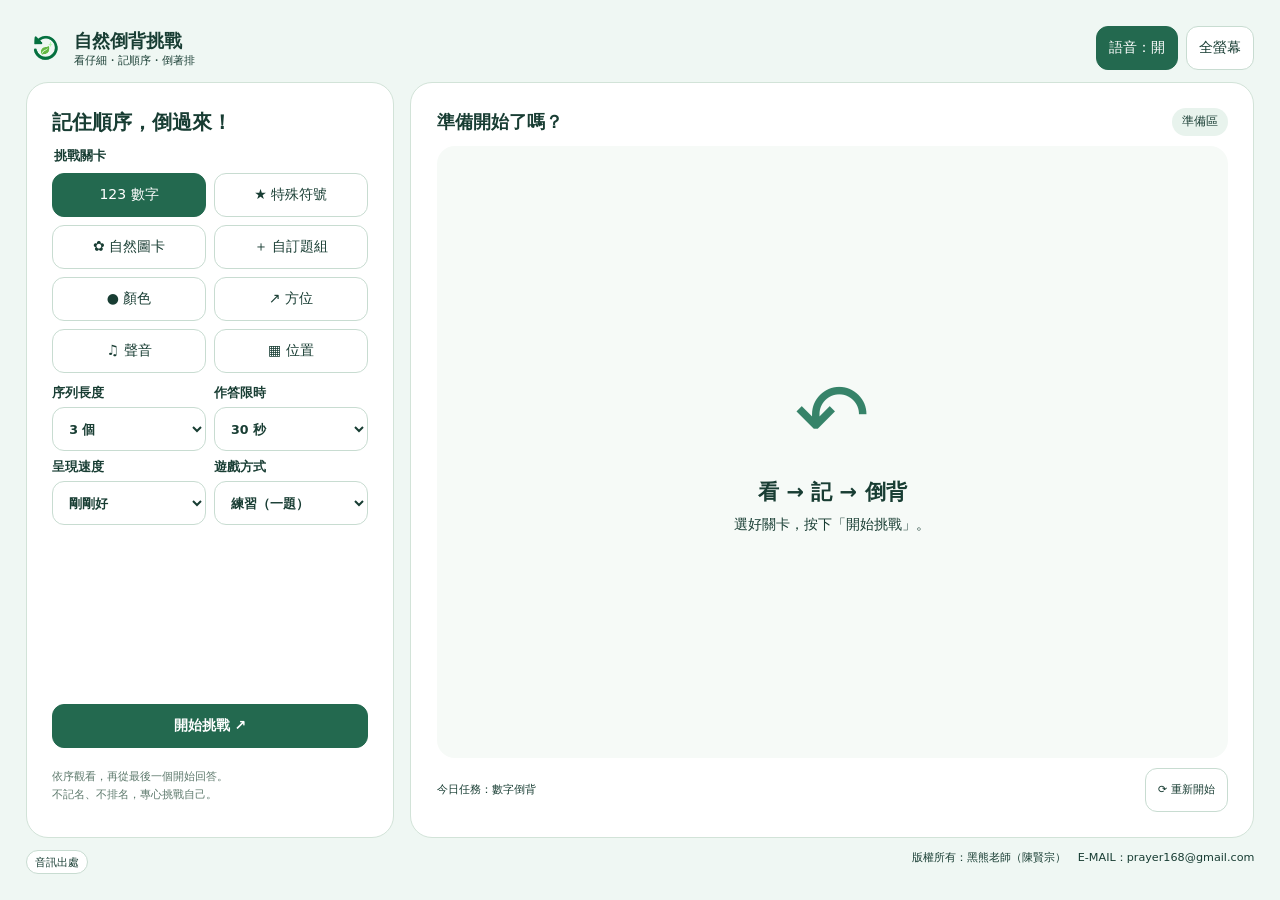
==== commit a8957272: "Expand backward memory game to eight modes and 65 organism cards" ====
--- a/index.html
+++ b/index.html
@@ -1,6 +1,6 @@
 <!doctype html>
-<html lang="zh-Hant"><head><meta charset="utf-8"><meta name="viewport" content="width=device-width,initial-scale=1,viewport-fit=cover"><meta name="theme-color" content="#eff7f3"><meta name="description" content="3～12 個數字、自然圖卡與特殊符號倒序記憶挑戰，支援語音與限時觸控作答。"><meta property="og:title" content="自然倒背挑戰｜黑熊老師"><meta property="og:description" content="數字與特殊符號 3～12 個，限時倒序作答，支援語音與觸控。"><meta property="og:url" content="https://prayer168.github.io/natural-science-backward-span/"><meta property="og:image" content="https://prayer168.github.io/natural-science-backward-span/assets/images/og-cover.png"><meta name="twitter:card" content="summary_large_image"><title>自然倒背挑戰｜黑熊老師</title><link rel="icon" href="favicon.ico"><link rel="stylesheet" href="styles.css"></head>
+<html lang="zh-Hant"><head><meta charset="utf-8"><meta name="viewport" content="width=device-width,initial-scale=1,viewport-fit=cover"><meta name="theme-color" content="#eff7f3"><meta name="description" content="八種倒背記憶挑戰：數字、符號、生物圖卡、顏色、方位、聲音、位置與自訂題組，支援限時觸控作答。"><meta property="og:title" content="自然倒背挑戰｜黑熊老師"><meta property="og:description" content="八種關卡、65 種生物圖卡、四或八方位，3～12 個項目，支援限時倒序作答與語音。"><meta property="og:url" content="https://prayer168.github.io/natural-science-backward-span/"><meta property="og:image" content="https://prayer168.github.io/natural-science-backward-span/assets/images/og-cover.png"><meta name="twitter:card" content="summary_large_image"><title>自然倒背挑戰｜黑熊老師</title><link rel="icon" href="favicon.ico"><link rel="stylesheet" href="styles.css"></head>
 <body><div class="app-shell"><header><div class="brand"><img src="assets/site-logo.png" alt="" width="40" height="40"><div><strong>自然倒背挑戰</strong><small>看仔細・記順序・倒著排</small></div></div><div class="tools"><button id="voice" aria-pressed="true">語音：開</button><button id="fullscreen">全螢幕</button></div></header>
-<main><aside id="setup"><h1>記住順序，倒過來！</h1><fieldset><legend>挑戰關卡</legend><div class="modes"><button data-mode="digits" aria-pressed="true">123 數字</button><button data-mode="symbols" aria-pressed="false">★ 特殊符號</button><button data-mode="cards" aria-pressed="false">✿ 自然圖卡</button><button data-mode="custom" aria-pressed="false">＋ 自訂題組</button></div></fieldset><div class="settings"><label>序列長度<select id="length"></select></label><label>作答限時<select id="limit"></select></label><label>呈現速度<select id="speed"><option value="1600">慢一點</option><option value="1200" selected>剛剛好</option><option value="900">快一點</option></select></label><label>遊戲方式<select id="play"><option value="practice">練習（一題）</option><option value="challenge">挑戰（五題）</option></select></label></div><label id="unit-field" hidden>自然主題<select id="unit"></select></label><label id="custom-field" hidden>自訂詞語（3～12 個）<textarea id="custom" placeholder="種子、嫩芽、葉子" rows="2"></textarea></label><button id="start" class="primary">開始挑戰 ↗</button><p class="note">依序觀看，再從最後一個開始回答。<br>不記名、不排名，專心挑戰自己。</p></aside>
+<main><aside id="setup"><h1>記住順序，倒過來！</h1><fieldset><legend>挑戰關卡</legend><div class="modes"><button data-mode="digits" aria-pressed="true">123 數字</button><button data-mode="symbols" aria-pressed="false">★ 特殊符號</button><button data-mode="cards" aria-pressed="false">✿ 自然圖卡</button><button data-mode="custom" aria-pressed="false">＋ 自訂題組</button><button data-mode="colors" aria-pressed="false">● 顏色</button><button data-mode="bearings" aria-pressed="false">↗ 方位</button><button data-mode="sounds" aria-pressed="false">♫ 聲音</button><button data-mode="positions" aria-pressed="false">▦ 位置</button></div></fieldset><div class="settings"><label>序列長度<select id="length"></select></label><label>作答限時<select id="limit"></select></label><label>呈現速度<select id="speed"><option value="1600">慢一點</option><option value="1200" selected>剛剛好</option><option value="900">快一點</option></select></label><label>遊戲方式<select id="play"><option value="practice">練習（一題）</option><option value="challenge">挑戰（五題）</option></select></label><label id="bearing-field" hidden>方位數量<select id="bearing-count"><option value="4">四方位</option><option value="8">八方位</option></select></label></div><label id="unit-field" hidden>自然主題<select id="unit"></select></label><label id="custom-field" hidden>自訂詞語（3～12 個）<textarea id="custom" placeholder="種子、嫩芽、葉子" rows="2"></textarea></label><button id="start" class="primary">開始挑戰 ↗</button><p class="note">依序觀看，再從最後一個開始回答。<br>不記名、不排名，專心挑戰自己。</p></aside>
 <section class="game"><div class="game-head"><h2 id="title">準備開始了嗎？</h2><span id="round">準備區</span></div><div id="stage"><div id="idle"><div class="welcome">↶</div><h3>看 → 記 → 倒背</h3><p>選好關卡，按下「開始挑戰」。</p></div><div id="show" hidden><p>請記住出現順序</p><div id="token"></div><p id="progress"></p></div><div id="answer" hidden><div class="answer-top"><p>從最後一個開始，倒著回答</p><strong id="countdown" role="timer"></strong></div><div id="slots" aria-label="作答內容"></div><div id="bank"></div><div class="actions"><button id="undo">⌫ 刪除</button><button id="clear">清除</button><button id="submit" class="primary">送出答案</button></div><p id="hint" role="status"></p></div><div id="result" hidden><div id="result-icon" class="welcome"></div><h3 id="result-title"></h3><p id="result-copy"></p><div id="reveal"></div><div class="actions"><button id="replay">再試一次</button><button id="next" class="primary">下一題 →</button></div></div></div><div class="game-foot"><span id="source">今日任務：數字倒背</span><button id="reset">⟳ 重新開始</button></div></section></main>
-<footer>版權所有：黑熊老師（陳賢宗）<span>E-MAIL：prayer168@gmail.com</span></footer></div><script src="data.js"></script><script src="app.js"></script></body></html>
+<footer><button id="credits" type="button">音訊出處</button>版權所有：黑熊老師（陳賢宗）<span>E-MAIL：prayer168@gmail.com</span></footer></div><dialog id="credits-dialog" aria-labelledby="credit-title"><h2 id="credit-title">動物聲音來源與授權</h2><h3 id="credit-name"></h3><p id="credit-author"></p><p id="credit-license"></p><p id="credit-source" class="credit-link"></p><p id="credit-url" class="credit-link"></p><p>素材取自黑熊老師「聲音實驗室」。本版去除開頭靜音、調整音量並轉成最長 4 秒的 MP3，播放時擷取最多 2.5 秒；不改變音高或速度。改作音檔保留原授權。</p><div class="actions"><button id="credit-prev">上一筆</button><button id="credit-next">下一筆</button><button id="credit-close" class="primary">關閉</button></div></dialog><script src="data.js"></script><script src="app.js"></script></body></html>
--- a/styles.css
+++ b/styles.css
@@ -3,3 +3,15 @@
 @media(max-height:550px) and (orientation:landscape){.app-shell{padding:6px;gap:4px}main{grid-template-columns:minmax(230px,32%) 1fr;grid-template-rows:minmax(0,1fr)}aside,.game{padding:8px;gap:5px}h1,.note,legend,.brand small{display:none}.modes,.settings{grid-template-columns:1fr 1fr}button,select{min-height:36px;padding:4px}.modes button{font-size:.8rem}#stage{padding:4px}#answer{gap:3px}#slots span{min-height:26px;padding:3px}#bank button{min-height:36px}#hint{font-size:.7rem}.welcome{font-size:48px}h3{font-size:1.2rem;margin:5px}footer span{display:inline;margin-left:8px}#token{font-size:64px}}
 @media(max-width:700px) and (max-height:700px){body[data-phase=answer] .settings,body[data-phase=answer] #start,body[data-phase=answer] #unit-field,body[data-phase=answer] #custom-field{display:none}#bank{gap:4px}#bank button{font-size:24px}}
 #bank:not(.digit-bank):not(.custom-bank){grid-template-columns:repeat(4,minmax(0,1fr))}#hint:empty{display:none}
+#bank.custom-bank{grid-template-columns:repeat(4,minmax(0,1fr))}
+@media(max-height:550px) and (orientation:landscape){body[data-phase=answer] .game-head{display:none}body[data-phase=answer] .game{grid-template-rows:minmax(0,1fr) auto}body[data-phase=answer] #slots{grid-template-columns:repeat(12,minmax(0,1fr))}body[data-phase=answer] #slots span{font-size:12px}body[data-phase=answer] #bank button{font-size:24px}body[data-phase=answer] #bank.custom-bank button{font-size:12px}}
+#slots img,#reveal img{display:block;height:clamp(24px,5vmin,65px);max-width:100%;margin:auto;object-fit:contain}#bank.card-bank img{height:100%;max-height:100%;width:100%;object-fit:contain}#bank.card-bank button{overflow:hidden}#bank.card-bank{grid-auto-rows:minmax(44px,1fr)}
+@media(max-height:550px) and (orientation:landscape){#slots img{height:20px}}
+/* Larger playback and answer visuals; all controls remain inside one viewport. */
+#token{font-size:clamp(120px,28vmin,360px);min-height:1.15em;line-height:1.1}#token img{height:clamp(150px,46vmin,460px);width:100%;object-fit:contain}#bank.digit-bank button{font-size:clamp(32px,5vmin,72px);font-weight:700}body[data-mode=symbols] #bank button{font-size:clamp(34px,5vmin,72px)}body[data-mode=digits] #slots span,body[data-mode=symbols] #slots span{font-size:clamp(22px,3.5vmin,44px);line-height:1.15}#bank.card-bank button{padding:2px}#bank.card-bank img{width:100%;height:100%;max-height:100%;display:block}#bank.position-bank{grid-template-columns:repeat(3,minmax(0,1fr))!important}#bank.color-bank{grid-template-columns:repeat(3,minmax(0,1fr))!important}#bank.bearing-bank{grid-template-columns:repeat(4,minmax(0,1fr))!important}#bank.bearing-bank button{display:flex;align-items:center;justify-content:center;gap:10px}#bearing-field{grid-column:span 2}.color-shape{display:block;width:clamp(24px,7vmin,90px);height:clamp(24px,7vmin,90px);margin:auto}.color-shape.circle{border-radius:50%}.color-shape.triangle{clip-path:polygon(50% 0,100% 100%,0 100%)}.color-shape.star{clip-path:polygon(50% 0,61% 35%,98% 35%,68% 57%,79% 95%,50% 73%,21% 95%,32% 57%,2% 35%,39% 35%)}.color-shape.diamond{clip-path:polygon(50% 0,100% 50%,50% 100%,0 50%)}.color-shape.hexagon{clip-path:polygon(25% 0,75% 0,100% 50%,75% 100%,25% 100%,0 50%)}#token .color-shape{width:clamp(140px,35vmin,360px);height:clamp(140px,35vmin,360px)}#slots .color-shape,#reveal .color-shape{width:24px;height:24px}.bearing-arrow{display:inline-block;font-size:clamp(24px,6vmin,70px);line-height:1}.bearing-label{display:inline-block;font-size:clamp(12px,2vmin,24px)}#token .bearing-arrow{font-size:clamp(130px,30vmin,350px)}#token .bearing-label{display:block;font-size:clamp(30px,5vmin,70px)}#slots .bearing-arrow,#reveal .bearing-arrow{font-size:22px}#slots .bearing-label,#reveal .bearing-label{font-size:10px}.mini-grid{display:grid;grid-template-columns:repeat(3,1fr);gap:2px;width:clamp(25px,8vmin,80px);height:clamp(25px,8vmin,80px);margin:auto}.mini-grid i,.position-display span{background:#dbe9df;border-radius:4px}.mini-grid .lit,.position-display .lit{background:#d99430;box-shadow:inset 0 0 0 2px #a56215}#slots .mini-grid,#reveal .mini-grid{width:24px;height:24px}.position-display{display:grid;grid-template-columns:repeat(3,1fr);gap:10px;width:clamp(160px,40vmin,440px);height:clamp(160px,40vmin,440px);margin:auto}#slots span,#reveal span{display:grid;place-items:center;min-width:0}#bank button{overflow:hidden}
+@media(max-width:700px){body:not([data-phase=idle]) #setup{display:none}body:not([data-phase=idle]) main{grid-template-rows:minmax(0,1fr)}.modes{grid-template-columns:repeat(4,minmax(0,1fr))}body[data-phase=result] .welcome{font-size:55px}body[data-phase=result] h3{font-size:1.15rem}#token img{height:clamp(160px,50vmin,350px)}#bank.card-bank img{min-height:0}body[data-mode=symbols] #bank button{font-size:clamp(36px,7vmin,64px)}#bank.digit-bank button{font-size:clamp(36px,7vmin,64px)}#slots img{height:36px}#bank.bearing-bank button{gap:4px;flex-direction:column}.bearing-arrow{font-size:32px}.bearing-label{font-size:12px}}
+@media(max-height:550px) and (orientation:landscape){body:not([data-phase=idle]) #setup{display:none}body:not([data-phase=idle]) main{grid-template-columns:minmax(0,1fr)}#token{font-size:clamp(110px,34vmin,180px)}#token img{height:clamp(100px,40vmin,170px)}#token .color-shape{width:120px;height:120px}#token .bearing-arrow{font-size:110px}#token .bearing-label{font-size:25px}.position-display{width:140px;height:140px;gap:6px}#bank.digit-bank button,body[data-mode=symbols] #bank button{font-size:32px}#bank.card-bank img{max-height:80px}#slots img{height:24px}body[data-mode=digits] #slots span,body[data-mode=symbols] #slots span{font-size:20px}#bank.bearing-bank button{flex-direction:row}body[data-phase=result] .welcome{font-size:40px}body[data-phase=result] h3{font-size:1.1rem}body[data-phase=result] #reveal{grid-template-columns:repeat(12,minmax(0,1fr))}}
+footer #credits{float:left;min-height:24px;font-size:11px;padding:2px 8px}dialog{border:1px solid #c8dcd1;border-radius:18px;padding:20px;width:min(92vw,600px);max-height:92dvh;color:#183d33;font-size:14px}dialog::backdrop{background:#183d3370}dialog h3{font-size:1.1rem}dialog p{font-size:12px;line-height:1.5}.credit-link{overflow-wrap:anywhere;font-size:10px}dialog .actions button{font-size:12px}@media(max-height:550px) and (orientation:landscape){body[data-phase=idle] .modes{grid-template-columns:repeat(4,minmax(0,1fr))}.modes button{font-size:11px;padding:3px}dialog{padding:10px}dialog p{margin:4px 0}dialog h3{margin:5px 0}}
+@media(max-height:550px) and (orientation:landscape){body[data-mode=custom][data-phase=idle] #setup{gap:3px}body[data-mode=custom][data-phase=idle] #setup select{min-height:30px;height:30px}body[data-mode=custom][data-phase=idle] .settings label{font-size:11px;gap:3px}body[data-mode=custom][data-phase=idle] .modes button{min-height:32px}body[data-mode=custom][data-phase=idle] textarea{height:28px;padding:3px}body[data-mode=custom][data-phase=idle] #custom-field{font-size:11px;gap:3px}}
+#bank .color-shape{width:clamp(44px,14vmin,120px);height:clamp(44px,14vmin,120px)}#bank .mini-grid{width:clamp(44px,16vmin,110px);height:clamp(44px,16vmin,110px)}
+@media(max-width:700px) and (orientation:portrait){#bank.card-bank{grid-template-columns:repeat(3,minmax(0,1fr))!important}.bearing-arrow{font-size:44px}.bearing-label{font-size:16px}}
